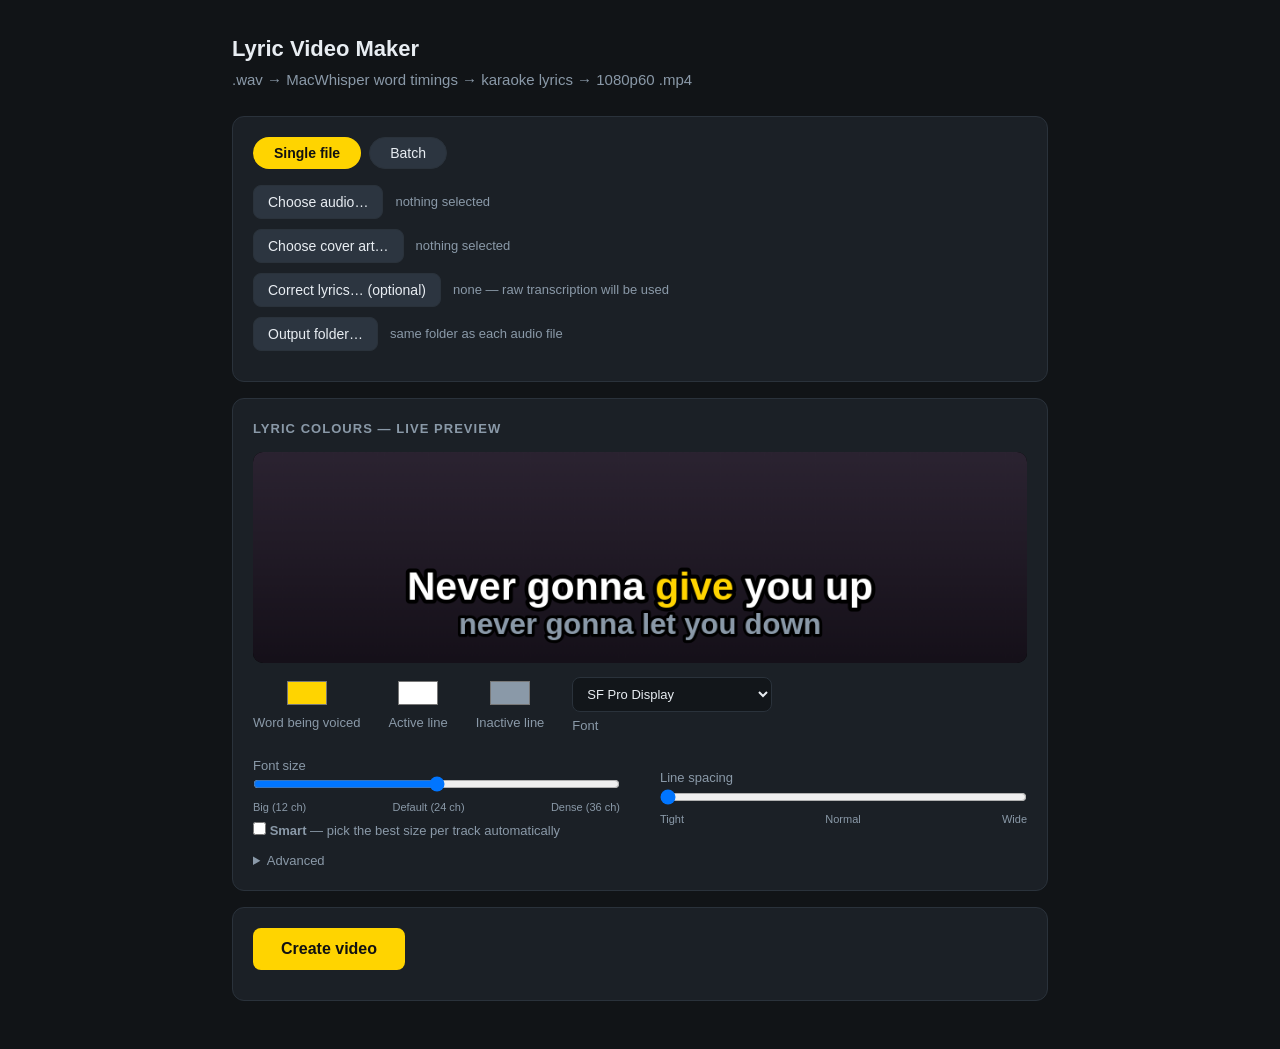
==== lyric-video-maker/index.html @ cfe5ad38 "Initial public tools collection" ====
<!DOCTYPE html>
<html lang="en">
<head>
<meta charset="utf-8">
<title>Lyric Video Maker</title>
<style>
  :root{--bg:#111417;--card:#1b2026;--edge:#2a323b;--txt:#e8edf2;--dim:#8a99a8;--acc:#ffd400}
  *{box-sizing:border-box;margin:0;padding:0}
  body{background:var(--bg);color:var(--txt);font:15px/1.5 -apple-system,'Helvetica Neue',sans-serif;padding:32px;max-width:880px;margin:0 auto}
  h1{font-size:22px;margin-bottom:4px}
  .sub{color:var(--dim);margin-bottom:24px}
  .card{background:var(--card);border:1px solid var(--edge);border-radius:12px;padding:20px;margin-bottom:16px}
  .card h2{font-size:13px;text-transform:uppercase;letter-spacing:.08em;color:var(--dim);margin-bottom:14px}
  .row{display:flex;align-items:center;gap:12px;margin-bottom:10px;flex-wrap:wrap}
  button{background:#2c3540;color:var(--txt);border:1px solid var(--edge);border-radius:8px;padding:8px 14px;cursor:pointer;font-size:14px}
  button:hover{background:#37424f}
  button.primary{background:var(--acc);color:#111;font-weight:700;border:none;padding:12px 28px;font-size:16px}
  button.primary:disabled{opacity:.4;cursor:default}
  .path{color:var(--dim);font-size:13px;word-break:break-all;flex:1}
  .tabs{display:flex;gap:8px;margin-bottom:16px}
  .tabs button{border-radius:20px;padding:7px 20px}
  .tabs button.on{background:var(--acc);color:#111;font-weight:700;border-color:transparent}
  label.small{font-size:13px;color:var(--dim)}
  input[type=color]{width:44px;height:32px;border:none;background:none;cursor:pointer}
  input[type=text],input[type=number]{background:#12161a;border:1px solid var(--edge);color:var(--txt);border-radius:8px;padding:8px 10px;font-size:13px}
  .colors{display:flex;gap:28px;flex-wrap:wrap}
  .colors>div{display:flex;flex-direction:column;align-items:center;gap:4px}
  #preview{border-radius:10px;width:100%;display:block;background:#000}
  details{margin-top:6px} summary{cursor:pointer;color:var(--dim);font-size:13px}
  .adv{margin-top:12px;display:flex;flex-direction:column;gap:10px}
  .adv .row{margin:0}
  #log{background:#0c0f12;border-radius:8px;padding:12px;font:12px/1.6 ui-monospace,Menlo,monospace;color:#9fb0c0;max-height:220px;overflow-y:auto;white-space:pre-wrap;display:none}
  .bar{height:10px;background:#0c0f12;border-radius:6px;overflow:hidden;margin:10px 0;display:none}
  .bar i{display:block;height:100%;width:0;background:var(--acc);transition:width .4s}
  #stage{color:var(--dim);font-size:13px}
  .filelist{font-size:13px;color:var(--dim);margin-top:6px}
  .ok{color:#6ee7a0}.err{color:#ff7b72}
</style>
</head>
<body>
<h1>Lyric Video Maker</h1>
<p class="sub">.wav → MacWhisper word timings → karaoke lyrics → 1080p60 .mp4</p>

<div class="card">
  <div class="tabs">
    <button id="tabSingle" class="on" onclick="setMode('single')">Single file</button>
    <button id="tabBatch" onclick="setMode('batch')">Batch</button>
  </div>
  <div class="row">
    <button onclick="pickAudio()" id="audioBtn">Choose audio…</button>
    <span class="path" id="audioPath">nothing selected</span>
  </div>
  <div class="filelist" id="fileList"></div>
  <div class="row">
    <button onclick="pickCover()">Choose cover art…</button>
    <span class="path" id="coverPath">nothing selected</span>
  </div>
  <div class="row">
    <button onclick="pickLyrics()">Correct lyrics… (optional)</button>
    <span class="path" id="lyricsPath">none — raw transcription will be used</span>
  </div>
  <div class="row">
    <button onclick="pickOut()">Output folder…</button>
    <span class="path" id="outPath">same folder as each audio file</span>
  </div>
</div>

<div class="card">
  <h2>Lyric colours — live preview</h2>
  <canvas id="preview" width="880" height="240"></canvas>
  <div style="height:14px"></div>
  <div class="colors">
    <div><input type="color" id="cAccent" value="#ffd400"><label class="small">Word being voiced</label></div>
    <div><input type="color" id="cActive" value="#ffffff"><label class="small">Active line</label></div>
    <div><input type="color" id="cInactive" value="#8a99a8"><label class="small">Inactive line</label></div>
    <div style="align-items:flex-start;min-width:200px">
      <select id="font" style="background:#12161a;border:1px solid var(--edge);color:var(--txt);border-radius:8px;padding:8px 10px;font-size:13px;width:100%">
        <option>SF Pro Display</option>
        <option>SF Pro Rounded</option>
        <option>Helvetica Neue</option>
        <option>Avenir Next</option>
        <option>Futura</option>
        <option>Geneva</option>
        <option>Lato</option>
        <option>Arial Black</option>
        <option>Impact</option>
        <option>Verdana</option>
        <option value="__custom">Custom…</option>
      </select>
      <input type="text" id="fontCustom" placeholder="Font name" style="display:none;width:100%;margin-top:6px">
      <label class="small">Font</label>
    </div>
  </div>
  <div style="height:18px"></div>
  <div class="row" style="gap:40px">
    <div style="flex:1">
      <label class="small">Font size <span id="sizeLbl"></span></label>
      <input type="range" id="sizeSlider" min="0" max="2" step="1" value="1" style="width:100%">
      <div style="display:flex;justify-content:space-between;font-size:11px;color:var(--dim)"><span>Big (12 ch)</span><span>Default (24 ch)</span><span>Dense (36 ch)</span></div>
      <label class="small" style="display:block;margin-top:6px"><input type="checkbox" id="smartSize"> <b>Smart</b> — pick the best size per track automatically</label>
    </div>
    <div style="flex:1">
      <label class="small">Line spacing</label>
      <input type="range" id="spaceSlider" min="0" max="2" step="1" value="0" style="width:100%">
      <div style="display:flex;justify-content:space-between;font-size:11px;color:var(--dim)"><span>Tight</span><span>Normal</span><span>Wide</span></div>
    </div>
  </div>
  <details>
    <summary>Advanced</summary>
    <div class="adv">
      <div class="row"><label class="small" style="width:180px">Line break pause (seconds)</label><input type="number" id="lineGap" value="1.2" min="0.2" max="4" step="0.1" style="width:80px"></div>
      <div class="row"><label class="small" style="width:180px">MacWhisper command</label><input type="text" id="mwCmd" style="flex:1"></div>
      <div class="row"><label class="small"><input type="checkbox" id="reuseJson" checked> Reuse existing transcript .json next to the audio file if present</label></div>
    </div>
  </details>
</div>

<div class="card">
  <div class="row">
    <button class="primary" id="go" onclick="start()">Create video</button>
    <span id="stage"></span>
  </div>
  <div class="bar" id="bar"><i id="fill"></i></div>
  <div id="log"></div>
</div>

<script>
let mode='single', files=[], cover='', outDir='';
const serverToken=new URLSearchParams(location.search).get('token')||'';

function setMode(m){
  mode=m;
  document.getElementById('tabSingle').classList.toggle('on', m==='single');
  document.getElementById('tabBatch').classList.toggle('on', m==='batch');
  files=[]; renderFiles();
  document.getElementById('audioBtn').textContent = m==='single'?'Choose audio…':'Choose input folder…';
  document.getElementById('go').textContent = m==='single'?'Create video':'Create videos';
}
async function api(path, body){
  const r = await fetch(path,{method:body?'POST':'GET',headers:{'Content-Type':'application/json','X-Tools-Core-Token':serverToken},body:body?JSON.stringify(body):undefined});
  if(!r.ok) throw new Error((await r.json().catch(()=>null))?.error||`Request failed (${r.status})`);
  return r.json();
}
async function pickAudio(){
  const {paths} = await api('/api/pick',{kind: mode==='single'?'audio':'audioFolder'});
  if(paths.length){ files=paths; renderFiles(); }
  else if(mode==='batch') alert('No audio files found in that folder (.wav, .mp3, .m4a, .flac, .aiff, .ogg).');
}
async function pickCover(){
  const {paths} = await api('/api/pick',{kind:'image'});
  if(paths.length){ cover=paths[0]; document.getElementById('coverPath').textContent=cover; }
}
async function pickOut(){
  const {paths} = await api('/api/pick',{kind:'folder'});
  if(paths.length){ outDir=paths[0]; document.getElementById('outPath').textContent=outDir; }
}
let lyricsFile='';
async function pickLyrics(){
  const {paths} = await api('/api/pick',{kind:'lyrics'});
  if(paths.length){ lyricsFile=paths[0]; document.getElementById('lyricsPath').textContent=lyricsFile; }
}
function renderFiles(){
  document.getElementById('audioPath').textContent =
    files.length===0?'nothing selected': files.length===1?files[0]:files.length+' files queued';
  const list=document.getElementById('fileList');
  list.replaceChildren();
  if(files.length>1) files.forEach((f,i)=>{
    if(i) list.append(document.createElement('br'));
    list.append(document.createTextNode(`${i+1}. ${f.split('/').pop()}`));
  });
}

/* ---------- live preview ---------- */
const SIZE_MODES=['big','default','dense'];
const SPACE_MODES=['tight','normal','wide'];
const SPACE_F={tight:.95,normal:1.25,wide:1.6};
// preview scale: canvas is 880 wide vs 1920 video → ~0.458
const SC=880/1920;
const PV={ big:{a:108,i:80,act:['Never','gonna'],next:'give you up'},
           default:{a:72,i:54,act:['Never','gonna','give','you','up'],next:'never gonna let you down'},
           dense:{a:54,i:42,act:['Never','gonna','give','you','up,','never','gonna'],next:'let you down, never gonna run around'} };
let hi=0;
function fontFamily(){
  const sel=document.getElementById('font').value;
  const f= sel==='__custom' ? (document.getElementById('fontCustom').value||'Arial Black') : sel;
  return `"${f}","Helvetica Neue",sans-serif`;
}
function sizeMode(){ return SIZE_MODES[+document.getElementById('sizeSlider').value]; }
function spaceMode(){ return SPACE_MODES[+document.getElementById('spaceSlider').value]; }
function drawPreview(){
  const cv=document.getElementById('preview'), x=cv.getContext('2d');
  const acc=document.getElementById('cAccent').value,
        act=document.getElementById('cActive').value,
        ina=document.getElementById('cInactive').value;
  const m=PV[sizeMode()], fam=fontFamily();
  const aPx=m.a*SC*1.35, iPx=m.i*SC*1.35;           // slight boost so preview reads well
  const gap=m.a*SPACE_F[spaceMode()]*SC*1.35;
  const yIna=cv.height-42, yAct=yIna-gap;
  x.clearRect(0,0,cv.width,cv.height);
  const g=x.createLinearGradient(0,0,0,cv.height);
  g.addColorStop(0,'#2b2331');g.addColorStop(1,'#151019');
  x.fillStyle=g;x.fillRect(0,0,cv.width,cv.height);
  x.textAlign='center';x.textBaseline='middle';x.lineJoin='round';
  x.font=`800 ${aPx}px ${fam}`;
  const widths=m.act.map(w=>x.measureText(w+' ').width);
  const total=widths.reduce((a,b)=>a+b,0);
  let px=cv.width/2-total/2;
  m.act.forEach((w,i)=>{
    const cx=px+widths[i]/2; px+=widths[i];
    x.strokeStyle='#000';x.lineWidth=aPx/5;x.strokeText(w,cx,yAct);
    x.fillStyle=(i===hi%m.act.length)?acc:act;x.fillText(w,cx,yAct);
  });
  x.font=`700 ${iPx}px ${fam}`;
  x.strokeStyle='#000';x.lineWidth=iPx/5;x.strokeText(m.next,cv.width/2,yIna);
  x.fillStyle=ina;x.fillText(m.next,cv.width/2,yIna);
}
setInterval(()=>{hi++;drawPreview();},600);
['cAccent','cActive','cInactive','font','fontCustom','sizeSlider','spaceSlider']
  .forEach(id=>document.getElementById(id).addEventListener('input',drawPreview));
document.getElementById('font').addEventListener('change',()=>{
  document.getElementById('fontCustom').style.display =
    document.getElementById('font').value==='__custom'?'block':'none';
  drawPreview();
});
document.getElementById('smartSize').addEventListener('change',e=>{
  document.getElementById('sizeSlider').disabled=e.target.checked;
  document.getElementById('sizeLbl').textContent=e.target.checked?'(Smart decides per track)':'';
});
drawPreview();

/* ---------- job control ---------- */
let jobId=null, poll=null;
async function start(){
  if(!files.length){alert('Choose an audio file first.');return;}
  if(!cover){alert('Choose cover art first.');return;}
  const body={
    files, cover, outputDir:outDir||null, lyricsFile:lyricsFile||null,
    accent:document.getElementById('cAccent').value,
    active:document.getElementById('cActive').value,
    inactive:document.getElementById('cInactive').value,
    font:(document.getElementById('font').value==='__custom'
          ? document.getElementById('fontCustom').value||'Arial Black'
          : document.getElementById('font').value),
    sizeMode:sizeMode(),
    smartSize:document.getElementById('smartSize').checked,
    spacing:spaceMode(),
    lineGap:+document.getElementById('lineGap').value,
    mwCmd:document.getElementById('mwCmd').value,
    reuseJson:document.getElementById('reuseJson').checked,
  };
  const r=await api('/api/start',body);
  if(r.error){alert(r.error);return;}
  jobId=r.jobId;
  document.getElementById('go').disabled=true;
  document.getElementById('bar').style.display='block';
  document.getElementById('log').style.display='block';
  poll=setInterval(update,700);
}
async function update(){
  const j=await api('/api/status/'+jobId);
  if(j.error)return;
  const pct=Math.round((j.progress||0)*100);
  document.getElementById('fill').style.width=pct+'%';
  const stages={queued:'Queued…',transcribing:'Transcribing (MacWhisper)…',styling:'Styling lyrics…',rendering:'Rendering video…',finished:''};
  let s=stages[j.stage]??'';
  if(j.items&&j.items.length>1&&j.stage!=='finished')
    s=`File ${j.itemIndex+1}/${j.items.length}: ${j.current} — ${s}`;
  else if(j.current&&j.stage!=='finished') s=`${j.current} — ${s} ${pct}%`;
  document.getElementById('stage').textContent=s;
  document.getElementById('log').textContent=(j.log||[]).join('\n');
  const lg=document.getElementById('log');lg.scrollTop=lg.scrollHeight;
  if(j.stage==='finished'){
    clearInterval(poll);
    document.getElementById('go').disabled=false;
    const st=document.getElementById('stage');
    if(j.status==='done'){
      st.innerHTML='<span class="ok">✓ '+j.results.length+' video'+(j.results.length>1?'s':'')+' created</span>';
      if(j.results[0]) api('/api/reveal',{path:j.results[0]});
    } else {
      st.innerHTML='<span class="err">Finished with errors — see log</span>';
    }
  }
}
api('/api/defaults').then(d=>{document.getElementById('mwCmd').value=d.mwCmd;});
</script>
</body>
</html>
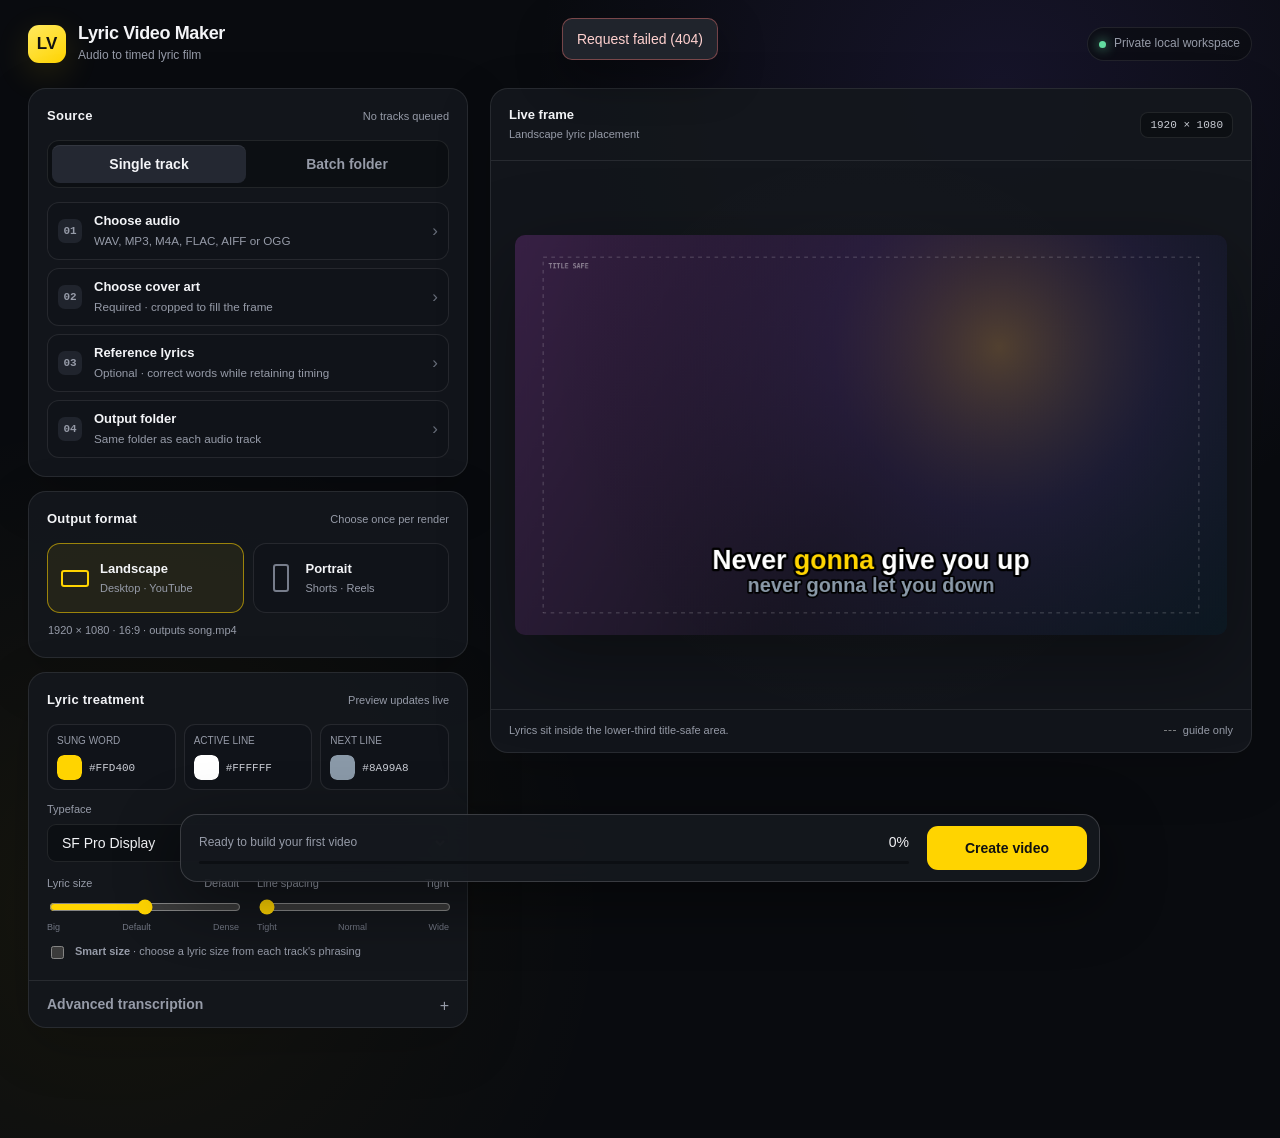
==== commit c9856f1a: "Add portrait lyric video rendering" ====
--- a/lyric-video-maker/index.html
+++ b/lyric-video-maker/index.html
@@ -1,287 +1,105 @@
-<!DOCTYPE html>
+<!doctype html>
 <html lang="en">
 <head>
 <meta charset="utf-8">
+<meta name="viewport" content="width=device-width, initial-scale=1">
 <title>Lyric Video Maker</title>
 <style>
-  :root{--bg:#111417;--card:#1b2026;--edge:#2a323b;--txt:#e8edf2;--dim:#8a99a8;--acc:#ffd400}
-  *{box-sizing:border-box;margin:0;padding:0}
-  body{background:var(--bg);color:var(--txt);font:15px/1.5 -apple-system,'Helvetica Neue',sans-serif;padding:32px;max-width:880px;margin:0 auto}
-  h1{font-size:22px;margin-bottom:4px}
-  .sub{color:var(--dim);margin-bottom:24px}
-  .card{background:var(--card);border:1px solid var(--edge);border-radius:12px;padding:20px;margin-bottom:16px}
-  .card h2{font-size:13px;text-transform:uppercase;letter-spacing:.08em;color:var(--dim);margin-bottom:14px}
-  .row{display:flex;align-items:center;gap:12px;margin-bottom:10px;flex-wrap:wrap}
-  button{background:#2c3540;color:var(--txt);border:1px solid var(--edge);border-radius:8px;padding:8px 14px;cursor:pointer;font-size:14px}
-  button:hover{background:#37424f}
-  button.primary{background:var(--acc);color:#111;font-weight:700;border:none;padding:12px 28px;font-size:16px}
-  button.primary:disabled{opacity:.4;cursor:default}
-  .path{color:var(--dim);font-size:13px;word-break:break-all;flex:1}
-  .tabs{display:flex;gap:8px;margin-bottom:16px}
-  .tabs button{border-radius:20px;padding:7px 20px}
-  .tabs button.on{background:var(--acc);color:#111;font-weight:700;border-color:transparent}
-  label.small{font-size:13px;color:var(--dim)}
-  input[type=color]{width:44px;height:32px;border:none;background:none;cursor:pointer}
-  input[type=text],input[type=number]{background:#12161a;border:1px solid var(--edge);color:var(--txt);border-radius:8px;padding:8px 10px;font-size:13px}
-  .colors{display:flex;gap:28px;flex-wrap:wrap}
-  .colors>div{display:flex;flex-direction:column;align-items:center;gap:4px}
-  #preview{border-radius:10px;width:100%;display:block;background:#000}
-  details{margin-top:6px} summary{cursor:pointer;color:var(--dim);font-size:13px}
-  .adv{margin-top:12px;display:flex;flex-direction:column;gap:10px}
-  .adv .row{margin:0}
-  #log{background:#0c0f12;border-radius:8px;padding:12px;font:12px/1.6 ui-monospace,Menlo,monospace;color:#9fb0c0;max-height:220px;overflow-y:auto;white-space:pre-wrap;display:none}
-  .bar{height:10px;background:#0c0f12;border-radius:6px;overflow:hidden;margin:10px 0;display:none}
-  .bar i{display:block;height:100%;width:0;background:var(--acc);transition:width .4s}
-  #stage{color:var(--dim);font-size:13px}
-  .filelist{font-size:13px;color:var(--dim);margin-top:6px}
-  .ok{color:#6ee7a0}.err{color:#ff7b72}
+  :root{color-scheme:dark;--bg:#090b0f;--panel:rgba(20,23,29,.92);--panel2:#101319;--edge:rgba(255,255,255,.09);--edge2:rgba(255,255,255,.16);--text:#f3f4f7;--muted:#969ba8;--accent:#ffd400;--green:#62dca0;--red:#ff7c78;--radius:18px}
+  *{box-sizing:border-box} html{min-height:100%;background:var(--bg)}
+  body{margin:0;min-height:100vh;color:var(--text);font:14px/1.45 Inter,ui-sans-serif,-apple-system,BlinkMacSystemFont,"SF Pro Display","Helvetica Neue",sans-serif;background:radial-gradient(circle at 78% 8%,rgba(87,65,174,.17),transparent 29rem),radial-gradient(circle at 9% 80%,rgba(255,212,0,.055),transparent 31rem),var(--bg)}
+  button,input,select{font:inherit}button{color:inherit}button:focus-visible,input:focus-visible,select:focus-visible,summary:focus-visible{outline:2px solid var(--accent);outline-offset:2px}
+  .app{width:min(1440px,100%);margin:0 auto;padding:24px 28px 110px}.topbar{display:flex;align-items:center;justify-content:space-between;gap:20px;margin-bottom:24px}.brand{display:flex;align-items:center;gap:12px}.mark{width:38px;height:38px;border-radius:11px;display:grid;place-items:center;color:#111;font-weight:900;font-size:17px;background:linear-gradient(145deg,#ffe95f,var(--accent));box-shadow:0 10px 35px rgba(255,212,0,.14)}
+  h1{font-size:18px;line-height:1.1;margin:0;letter-spacing:-.02em}.eyebrow{margin-top:3px;color:var(--muted);font-size:12px}.local-badge{display:flex;align-items:center;gap:8px;padding:7px 11px;border:1px solid var(--edge);border-radius:999px;color:var(--muted);background:rgba(10,12,16,.62);font-size:12px}.local-badge i{width:7px;height:7px;border-radius:50%;background:var(--green);box-shadow:0 0 12px var(--green)}
+  .workspace{display:grid;grid-template-columns:minmax(360px,440px) minmax(480px,1fr);gap:22px;align-items:start}.controls{display:grid;gap:14px}.panel{border:1px solid var(--edge);border-radius:var(--radius);background:var(--panel);box-shadow:0 18px 55px rgba(0,0,0,.17);overflow:hidden}.panel-body{padding:18px}.panel-title{display:flex;align-items:baseline;justify-content:space-between;gap:12px;margin:0 0 14px}.panel-title h2{margin:0;font-size:13px;letter-spacing:.02em}.panel-title span{color:var(--muted);font-size:11px}
+  .segmented{display:grid;grid-template-columns:1fr 1fr;gap:4px;padding:4px;border:1px solid var(--edge);border-radius:12px;background:#0c0f13}.segment{appearance:none;border:0;background:transparent;color:var(--muted);padding:9px 10px;border-radius:8px;cursor:pointer;font-weight:650;transition:.16s ease}.segment:hover{color:var(--text)}.segment[aria-pressed="true"]{color:var(--text);background:#242832;box-shadow:0 1px 0 rgba(255,255,255,.07) inset}
+  .source-list{display:grid;gap:8px;margin-top:14px}.source-row{width:100%;display:grid;grid-template-columns:26px minmax(0,1fr) auto;align-items:center;gap:10px;min-height:58px;padding:9px 10px;text-align:left;cursor:pointer;border:1px solid var(--edge);border-radius:12px;background:var(--panel2)}.source-row:hover{border-color:var(--edge2);background:#151922}.step{width:24px;height:24px;display:grid;place-items:center;border-radius:7px;color:var(--muted);background:#20242d;font:700 11px/1 ui-monospace,monospace}.source-copy{min-width:0}.source-copy strong{display:block;font-size:13px}.source-copy small{display:block;color:var(--muted);overflow:hidden;white-space:nowrap;text-overflow:ellipsis;margin-top:2px}.chevron{color:#666c78;font-size:17px}.file-list{display:none;margin:-1px 8px 4px 36px;color:var(--muted);font:11px/1.55 ui-monospace,monospace;max-height:76px;overflow:auto}.file-list.visible{display:block}
+  .format-grid{display:grid;grid-template-columns:1fr 1fr;gap:9px}.format-card{display:grid;grid-template-columns:30px minmax(0,1fr);gap:10px;align-items:center;min-height:70px;padding:12px;text-align:left;cursor:pointer;border:1px solid var(--edge);border-radius:13px;background:var(--panel2);transition:.16s ease}.format-card:hover{border-color:var(--edge2)}.format-card[aria-pressed="true"]{border-color:rgba(255,212,0,.55);background:rgba(255,212,0,.07)}.frame-icon{border:2px solid currentColor;border-radius:3px;color:#777d8b;justify-self:center}.frame-icon.landscape{width:28px;height:17px}.frame-icon.portrait{width:16px;height:28px}.format-card[aria-pressed="true"] .frame-icon{color:var(--accent)}.format-card strong,.format-card small{display:block}.format-card strong{font-size:13px}.format-card small{color:var(--muted);margin-top:2px;font-size:11px}.format-meta{margin:10px 1px 0;color:var(--muted);font-size:11px}
+  .settings-grid{display:grid;grid-template-columns:repeat(3,1fr);gap:8px}.color-control{border:1px solid var(--edge);border-radius:11px;background:var(--panel2);padding:9px}.color-control label{display:block;color:var(--muted);font-size:10px;margin-bottom:7px}.color-line{display:flex;align-items:center;gap:7px}input[type="color"]{appearance:none;width:25px;height:25px;padding:0;border:0;border-radius:7px;background:none;cursor:pointer;overflow:hidden}input[type="color"]::-webkit-color-swatch-wrapper{padding:0}input[type="color"]::-webkit-color-swatch{border:0;border-radius:7px}.hex{font:11px ui-monospace,monospace;color:#c9ccd4}.field{display:grid;gap:6px;margin-top:12px}.field label,.range-head{color:var(--muted);font-size:11px}select,input[type="text"],input[type="number"]{width:100%;min-height:38px;color:var(--text);background:#0c0f13;border:1px solid var(--edge);border-radius:9px;padding:8px 10px}.range-row{display:grid;grid-template-columns:1fr 1fr;gap:18px;margin-top:14px}.range-head{display:flex;justify-content:space-between;gap:8px;margin-bottom:5px}input[type="range"]{width:100%;accent-color:var(--accent)}.range-labels{display:flex;justify-content:space-between;color:#707582;font-size:9px}.check{display:flex;gap:8px;align-items:flex-start;color:var(--muted);font-size:11px;margin-top:10px}.check input{accent-color:var(--accent);margin-top:2px}
+  details.advanced{border-top:1px solid var(--edge)}details.advanced summary{cursor:pointer;padding:13px 18px;color:var(--muted);font-weight:600;list-style:none}details.advanced summary::-webkit-details-marker{display:none}details.advanced summary::after{content:"+";float:right;font-size:16px;font-weight:400}details.advanced[open] summary::after{content:"−"}.advanced-body{display:grid;gap:11px;padding:0 18px 18px}
+  .preview-panel{position:sticky;top:20px;min-height:650px}.preview-head{display:flex;align-items:center;justify-content:space-between;gap:16px;padding:17px 18px;border-bottom:1px solid var(--edge)}.preview-head h2{margin:0;font-size:13px}.preview-head p{margin:2px 0 0;color:var(--muted);font-size:11px}.resolution{color:#c8cbd3;padding:6px 9px;background:#0c0f13;border:1px solid var(--edge);border-radius:8px;font:11px ui-monospace,monospace}.stage-wrap{min-height:548px;padding:24px;display:grid;place-items:center;background:radial-gradient(circle,rgba(255,255,255,.025),transparent 65%)}.canvas-shell{position:relative;max-width:100%;filter:drop-shadow(0 26px 42px rgba(0,0,0,.35));transition:width .2s ease}.canvas-shell.landscape{width:min(100%,880px)}.canvas-shell.portrait{width:min(52%,405px)}#preview{display:block;width:100%;height:auto;border-radius:10px;background:#18131d}.preview-foot{display:flex;justify-content:space-between;gap:14px;padding:13px 18px;border-top:1px solid var(--edge);color:var(--muted);font-size:11px}.safe-key{display:inline-flex;align-items:center;gap:7px}.safe-key i{width:12px;border-top:1px dashed rgba(255,255,255,.45)}
+  .dock{position:fixed;left:50%;bottom:18px;transform:translateX(-50%);z-index:10;width:min(920px,calc(100% - 36px));display:grid;grid-template-columns:minmax(0,1fr) auto;align-items:center;gap:18px;padding:11px 12px 11px 18px;border:1px solid var(--edge2);border-radius:17px;background:rgba(22,25,31,.9);backdrop-filter:blur(22px);box-shadow:0 18px 65px rgba(0,0,0,.48)}.job{min-width:0}.job-line{display:flex;justify-content:space-between;gap:12px;align-items:center}#stage{color:#d3d6dd;white-space:nowrap;overflow:hidden;text-overflow:ellipsis;font-size:12px}#stage.idle{color:var(--muted)}.bar{height:3px;margin-top:8px;border-radius:3px;background:#0c0f13;overflow:hidden}.bar i{display:block;width:0;height:100%;background:var(--accent);transition:width .35s ease}.primary{border:0;min-width:160px;padding:12px 18px;cursor:pointer;border-radius:11px;color:#111;background:var(--accent);font-weight:800}.primary:hover{background:#ffe142;transform:translateY(-1px)}.primary:disabled{opacity:.45;cursor:default;transform:none}.log-drawer{grid-column:1/-1;display:none}.log-drawer.visible{display:block}.log-drawer summary{color:var(--muted);cursor:pointer;font-size:11px}#log{max-height:140px;overflow:auto;margin:7px 0 0;padding:10px;color:#aab2c1;background:#090b0f;border-radius:8px;white-space:pre-wrap;font:10px/1.5 ui-monospace,monospace}.notice{position:fixed;top:18px;left:50%;z-index:30;transform:translate(-50%,-14px);opacity:0;pointer-events:none;padding:10px 14px;border:1px solid var(--edge2);border-radius:10px;background:#20242c;box-shadow:0 16px 45px rgba(0,0,0,.4);transition:.2s ease}.notice.show{opacity:1;transform:translate(-50%,0)}.notice.error{color:#ffd1cf;border-color:rgba(255,124,120,.4)}.ok{color:var(--green)!important}.err{color:var(--red)!important}
+  @media(max-width:920px){.app{padding:18px 16px 124px}.workspace{grid-template-columns:1fr}.preview-panel{position:static;min-height:0;grid-row:1}.stage-wrap{min-height:420px;padding:18px}.canvas-shell.portrait{width:min(58%,330px)}}
+  @media(max-width:560px){.local-badge{display:none}.format-grid,.settings-grid,.range-row{grid-template-columns:1fr}.stage-wrap{min-height:350px}.canvas-shell.portrait{width:min(72%,300px)}.dock{grid-template-columns:1fr;gap:9px;bottom:9px}.primary{width:100%}}
 </style>
 </head>
 <body>
-<h1>Lyric Video Maker</h1>
-<p class="sub">.wav → MacWhisper word timings → karaoke lyrics → 1080p60 .mp4</p>
-
-<div class="card">
-  <div class="tabs">
-    <button id="tabSingle" class="on" onclick="setMode('single')">Single file</button>
-    <button id="tabBatch" onclick="setMode('batch')">Batch</button>
-  </div>
-  <div class="row">
-    <button onclick="pickAudio()" id="audioBtn">Choose audio…</button>
-    <span class="path" id="audioPath">nothing selected</span>
-  </div>
-  <div class="filelist" id="fileList"></div>
-  <div class="row">
-    <button onclick="pickCover()">Choose cover art…</button>
-    <span class="path" id="coverPath">nothing selected</span>
-  </div>
-  <div class="row">
-    <button onclick="pickLyrics()">Correct lyrics… (optional)</button>
-    <span class="path" id="lyricsPath">none — raw transcription will be used</span>
-  </div>
-  <div class="row">
-    <button onclick="pickOut()">Output folder…</button>
-    <span class="path" id="outPath">same folder as each audio file</span>
-  </div>
+<div class="app">
+  <header class="topbar"><div class="brand"><div class="mark" aria-hidden="true">LV</div><div><h1>Lyric Video Maker</h1><div class="eyebrow">Audio to timed lyric film</div></div></div><div class="local-badge"><i></i> Private local workspace</div></header>
+  <main class="workspace">
+    <section class="controls" aria-label="Video settings">
+      <div class="panel"><div class="panel-body">
+        <div class="panel-title"><h2>Source</h2><span id="queueCount">No tracks queued</span></div>
+        <div class="segmented" aria-label="Input mode"><button class="segment" id="tabSingle" type="button" aria-pressed="true">Single track</button><button class="segment" id="tabBatch" type="button" aria-pressed="false">Batch folder</button></div>
+        <div class="source-list">
+          <button class="source-row" id="audioBtn" type="button"><span class="step">01</span><span class="source-copy"><strong id="audioLabel">Choose audio</strong><small id="audioPath">WAV, MP3, M4A, FLAC, AIFF or OGG</small></span><span class="chevron">›</span></button>
+          <div class="file-list" id="fileList"></div>
+          <button class="source-row" id="coverBtn" type="button"><span class="step">02</span><span class="source-copy"><strong>Choose cover art</strong><small id="coverPath">Required · cropped to fill the frame</small></span><span class="chevron">›</span></button>
+          <button class="source-row" id="lyricsBtn" type="button"><span class="step">03</span><span class="source-copy"><strong>Reference lyrics</strong><small id="lyricsPath">Optional · correct words while retaining timing</small></span><span class="chevron">›</span></button>
+          <button class="source-row" id="outBtn" type="button"><span class="step">04</span><span class="source-copy"><strong>Output folder</strong><small id="outPath">Same folder as each audio track</small></span><span class="chevron">›</span></button>
+        </div>
+      </div></div>
+      <div class="panel"><div class="panel-body">
+        <div class="panel-title"><h2>Output format</h2><span>Choose once per render</span></div>
+        <div class="format-grid">
+          <button class="format-card" type="button" data-format="landscape" aria-pressed="true"><span class="frame-icon landscape"></span><span><strong>Landscape</strong><small>Desktop · YouTube</small></span></button>
+          <button class="format-card" type="button" data-format="portrait" aria-pressed="false"><span class="frame-icon portrait"></span><span><strong>Portrait</strong><small>Shorts · Reels</small></span></button>
+        </div><p class="format-meta" id="formatMeta">1920 × 1080 · 16:9 · outputs song.mp4</p>
+      </div></div>
+      <div class="panel">
+        <div class="panel-body">
+          <div class="panel-title"><h2>Lyric treatment</h2><span>Preview updates live</span></div>
+          <div class="settings-grid">
+            <div class="color-control"><label for="cAccent">SUNG WORD</label><div class="color-line"><input type="color" id="cAccent" value="#ffd400"><span class="hex" id="accentHex">#FFD400</span></div></div>
+            <div class="color-control"><label for="cActive">ACTIVE LINE</label><div class="color-line"><input type="color" id="cActive" value="#ffffff"><span class="hex" id="activeHex">#FFFFFF</span></div></div>
+            <div class="color-control"><label for="cInactive">NEXT LINE</label><div class="color-line"><input type="color" id="cInactive" value="#8a99a8"><span class="hex" id="inactiveHex">#8A99A8</span></div></div>
+          </div>
+          <div class="field"><label for="font">Typeface</label><select id="font"><option>SF Pro Display</option><option>SF Pro Rounded</option><option>Helvetica Neue</option><option>Avenir Next</option><option>Futura</option><option>Geneva</option><option>Lato</option><option>Arial Black</option><option>Impact</option><option>Verdana</option><option value="__custom">Custom…</option></select><input type="text" id="fontCustom" placeholder="Installed font name" hidden></div>
+          <div class="range-row">
+            <div><div class="range-head"><label for="sizeSlider">Lyric size</label><span id="sizeValue">Default</span></div><input type="range" id="sizeSlider" min="0" max="2" step="1" value="1"><div class="range-labels"><span>Big</span><span>Default</span><span>Dense</span></div></div>
+            <div><div class="range-head"><label for="spaceSlider">Line spacing</label><span id="spaceValue">Tight</span></div><input type="range" id="spaceSlider" min="0" max="2" step="1" value="0"><div class="range-labels"><span>Tight</span><span>Normal</span><span>Wide</span></div></div>
+          </div>
+          <label class="check"><input type="checkbox" id="smartSize"><span><strong>Smart size</strong> · choose a lyric size from each track's phrasing</span></label>
+        </div>
+        <details class="advanced"><summary>Advanced transcription</summary><div class="advanced-body"><div class="field"><label for="lineGap">New line after silence (seconds)</label><input type="number" id="lineGap" value="1.2" min="0.2" max="4" step="0.1"></div><div class="field"><label for="mwCmd">MacWhisper command</label><input type="text" id="mwCmd"></div><label class="check"><input type="checkbox" id="reuseJson" checked><span>Reuse timed JSON beside the audio when available</span></label></div></details>
+      </div>
+    </section>
+    <section class="panel preview-panel" aria-label="Live video preview">
+      <div class="preview-head"><div><h2>Live frame</h2><p id="previewLabel">Landscape lyric placement</p></div><span class="resolution" id="resolution">1920 × 1080</span></div>
+      <div class="stage-wrap"><div class="canvas-shell landscape" id="canvasShell"><canvas id="preview" width="960" height="540"></canvas></div></div>
+      <div class="preview-foot"><span id="safeNote">Lyrics sit inside the lower-third title-safe area.</span><span class="safe-key"><i></i> guide only</span></div>
+    </section>
+  </main>
 </div>
-
-<div class="card">
-  <h2>Lyric colours — live preview</h2>
-  <canvas id="preview" width="880" height="240"></canvas>
-  <div style="height:14px"></div>
-  <div class="colors">
-    <div><input type="color" id="cAccent" value="#ffd400"><label class="small">Word being voiced</label></div>
-    <div><input type="color" id="cActive" value="#ffffff"><label class="small">Active line</label></div>
-    <div><input type="color" id="cInactive" value="#8a99a8"><label class="small">Inactive line</label></div>
-    <div style="align-items:flex-start;min-width:200px">
-      <select id="font" style="background:#12161a;border:1px solid var(--edge);color:var(--txt);border-radius:8px;padding:8px 10px;font-size:13px;width:100%">
-        <option>SF Pro Display</option>
-        <option>SF Pro Rounded</option>
-        <option>Helvetica Neue</option>
-        <option>Avenir Next</option>
-        <option>Futura</option>
-        <option>Geneva</option>
-        <option>Lato</option>
-        <option>Arial Black</option>
-        <option>Impact</option>
-        <option>Verdana</option>
-        <option value="__custom">Custom…</option>
-      </select>
-      <input type="text" id="fontCustom" placeholder="Font name" style="display:none;width:100%;margin-top:6px">
-      <label class="small">Font</label>
-    </div>
-  </div>
-  <div style="height:18px"></div>
-  <div class="row" style="gap:40px">
-    <div style="flex:1">
-      <label class="small">Font size <span id="sizeLbl"></span></label>
-      <input type="range" id="sizeSlider" min="0" max="2" step="1" value="1" style="width:100%">
-      <div style="display:flex;justify-content:space-between;font-size:11px;color:var(--dim)"><span>Big (12 ch)</span><span>Default (24 ch)</span><span>Dense (36 ch)</span></div>
-      <label class="small" style="display:block;margin-top:6px"><input type="checkbox" id="smartSize"> <b>Smart</b> — pick the best size per track automatically</label>
-    </div>
-    <div style="flex:1">
-      <label class="small">Line spacing</label>
-      <input type="range" id="spaceSlider" min="0" max="2" step="1" value="0" style="width:100%">
-      <div style="display:flex;justify-content:space-between;font-size:11px;color:var(--dim)"><span>Tight</span><span>Normal</span><span>Wide</span></div>
-    </div>
-  </div>
-  <details>
-    <summary>Advanced</summary>
-    <div class="adv">
-      <div class="row"><label class="small" style="width:180px">Line break pause (seconds)</label><input type="number" id="lineGap" value="1.2" min="0.2" max="4" step="0.1" style="width:80px"></div>
-      <div class="row"><label class="small" style="width:180px">MacWhisper command</label><input type="text" id="mwCmd" style="flex:1"></div>
-      <div class="row"><label class="small"><input type="checkbox" id="reuseJson" checked> Reuse existing transcript .json next to the audio file if present</label></div>
-    </div>
-  </details>
-</div>
-
-<div class="card">
-  <div class="row">
-    <button class="primary" id="go" onclick="start()">Create video</button>
-    <span id="stage"></span>
-  </div>
-  <div class="bar" id="bar"><i id="fill"></i></div>
-  <div id="log"></div>
-</div>
-
+<div class="dock" aria-live="polite"><div class="job"><div class="job-line"><span id="stage" class="idle">Ready to build your first video</span><span id="percent">0%</span></div><div class="bar"><i id="fill"></i></div></div><button class="primary" id="go" type="button">Create video</button><details class="log-drawer" id="logDrawer"><summary>Processing details</summary><pre id="log"></pre></details></div>
+<div class="notice" id="notice" role="status"></div>
 <script>
-let mode='single', files=[], cover='', outDir='';
+'use strict';
+let mode='single',files=[],cover='',outDir='',lyricsFile='',formatName='landscape';
+let jobId=null,poll=null,noticeTimer=null;
+let formats={landscape:{width:1920,height:1080,suffix:'',inactive_y:950,sizes:{big:[12,108,80],default:[24,72,54],dense:[36,54,42]}},portrait:{width:1080,height:1920,suffix:'-short',inactive_y:1450,sizes:{big:[10,96,72],default:[18,72,54],dense:[26,54,42]}}};
 const serverToken=new URLSearchParams(location.search).get('token')||'';
-
-function setMode(m){
-  mode=m;
-  document.getElementById('tabSingle').classList.toggle('on', m==='single');
-  document.getElementById('tabBatch').classList.toggle('on', m==='batch');
-  files=[]; renderFiles();
-  document.getElementById('audioBtn').textContent = m==='single'?'Choose audio…':'Choose input folder…';
-  document.getElementById('go').textContent = m==='single'?'Create video':'Create videos';
-}
-async function api(path, body){
-  const r = await fetch(path,{method:body?'POST':'GET',headers:{'Content-Type':'application/json','X-Tools-Core-Token':serverToken},body:body?JSON.stringify(body):undefined});
-  if(!r.ok) throw new Error((await r.json().catch(()=>null))?.error||`Request failed (${r.status})`);
-  return r.json();
-}
-async function pickAudio(){
-  const {paths} = await api('/api/pick',{kind: mode==='single'?'audio':'audioFolder'});
-  if(paths.length){ files=paths; renderFiles(); }
-  else if(mode==='batch') alert('No audio files found in that folder (.wav, .mp3, .m4a, .flac, .aiff, .ogg).');
-}
-async function pickCover(){
-  const {paths} = await api('/api/pick',{kind:'image'});
-  if(paths.length){ cover=paths[0]; document.getElementById('coverPath').textContent=cover; }
-}
-async function pickOut(){
-  const {paths} = await api('/api/pick',{kind:'folder'});
-  if(paths.length){ outDir=paths[0]; document.getElementById('outPath').textContent=outDir; }
-}
-let lyricsFile='';
-async function pickLyrics(){
-  const {paths} = await api('/api/pick',{kind:'lyrics'});
-  if(paths.length){ lyricsFile=paths[0]; document.getElementById('lyricsPath').textContent=lyricsFile; }
-}
-function renderFiles(){
-  document.getElementById('audioPath').textContent =
-    files.length===0?'nothing selected': files.length===1?files[0]:files.length+' files queued';
-  const list=document.getElementById('fileList');
-  list.replaceChildren();
-  if(files.length>1) files.forEach((f,i)=>{
-    if(i) list.append(document.createElement('br'));
-    list.append(document.createTextNode(`${i+1}. ${f.split('/').pop()}`));
-  });
-}
-
-/* ---------- live preview ---------- */
-const SIZE_MODES=['big','default','dense'];
-const SPACE_MODES=['tight','normal','wide'];
-const SPACE_F={tight:.95,normal:1.25,wide:1.6};
-// preview scale: canvas is 880 wide vs 1920 video → ~0.458
-const SC=880/1920;
-const PV={ big:{a:108,i:80,act:['Never','gonna'],next:'give you up'},
-           default:{a:72,i:54,act:['Never','gonna','give','you','up'],next:'never gonna let you down'},
-           dense:{a:54,i:42,act:['Never','gonna','give','you','up,','never','gonna'],next:'let you down, never gonna run around'} };
-let hi=0;
-function fontFamily(){
-  const sel=document.getElementById('font').value;
-  const f= sel==='__custom' ? (document.getElementById('fontCustom').value||'Arial Black') : sel;
-  return `"${f}","Helvetica Neue",sans-serif`;
-}
-function sizeMode(){ return SIZE_MODES[+document.getElementById('sizeSlider').value]; }
-function spaceMode(){ return SPACE_MODES[+document.getElementById('spaceSlider').value]; }
-function drawPreview(){
-  const cv=document.getElementById('preview'), x=cv.getContext('2d');
-  const acc=document.getElementById('cAccent').value,
-        act=document.getElementById('cActive').value,
-        ina=document.getElementById('cInactive').value;
-  const m=PV[sizeMode()], fam=fontFamily();
-  const aPx=m.a*SC*1.35, iPx=m.i*SC*1.35;           // slight boost so preview reads well
-  const gap=m.a*SPACE_F[spaceMode()]*SC*1.35;
-  const yIna=cv.height-42, yAct=yIna-gap;
-  x.clearRect(0,0,cv.width,cv.height);
-  const g=x.createLinearGradient(0,0,0,cv.height);
-  g.addColorStop(0,'#2b2331');g.addColorStop(1,'#151019');
-  x.fillStyle=g;x.fillRect(0,0,cv.width,cv.height);
-  x.textAlign='center';x.textBaseline='middle';x.lineJoin='round';
-  x.font=`800 ${aPx}px ${fam}`;
-  const widths=m.act.map(w=>x.measureText(w+' ').width);
-  const total=widths.reduce((a,b)=>a+b,0);
-  let px=cv.width/2-total/2;
-  m.act.forEach((w,i)=>{
-    const cx=px+widths[i]/2; px+=widths[i];
-    x.strokeStyle='#000';x.lineWidth=aPx/5;x.strokeText(w,cx,yAct);
-    x.fillStyle=(i===hi%m.act.length)?acc:act;x.fillText(w,cx,yAct);
-  });
-  x.font=`700 ${iPx}px ${fam}`;
-  x.strokeStyle='#000';x.lineWidth=iPx/5;x.strokeText(m.next,cv.width/2,yIna);
-  x.fillStyle=ina;x.fillText(m.next,cv.width/2,yIna);
-}
-setInterval(()=>{hi++;drawPreview();},600);
-['cAccent','cActive','cInactive','font','fontCustom','sizeSlider','spaceSlider']
-  .forEach(id=>document.getElementById(id).addEventListener('input',drawPreview));
-document.getElementById('font').addEventListener('change',()=>{
-  document.getElementById('fontCustom').style.display =
-    document.getElementById('font').value==='__custom'?'block':'none';
-  drawPreview();
-});
-document.getElementById('smartSize').addEventListener('change',e=>{
-  document.getElementById('sizeSlider').disabled=e.target.checked;
-  document.getElementById('sizeLbl').textContent=e.target.checked?'(Smart decides per track)':'';
-});
-drawPreview();
-
-/* ---------- job control ---------- */
-let jobId=null, poll=null;
-async function start(){
-  if(!files.length){alert('Choose an audio file first.');return;}
-  if(!cover){alert('Choose cover art first.');return;}
-  const body={
-    files, cover, outputDir:outDir||null, lyricsFile:lyricsFile||null,
-    accent:document.getElementById('cAccent').value,
-    active:document.getElementById('cActive').value,
-    inactive:document.getElementById('cInactive').value,
-    font:(document.getElementById('font').value==='__custom'
-          ? document.getElementById('fontCustom').value||'Arial Black'
-          : document.getElementById('font').value),
-    sizeMode:sizeMode(),
-    smartSize:document.getElementById('smartSize').checked,
-    spacing:spaceMode(),
-    lineGap:+document.getElementById('lineGap').value,
-    mwCmd:document.getElementById('mwCmd').value,
-    reuseJson:document.getElementById('reuseJson').checked,
-  };
-  const r=await api('/api/start',body);
-  if(r.error){alert(r.error);return;}
-  jobId=r.jobId;
-  document.getElementById('go').disabled=true;
-  document.getElementById('bar').style.display='block';
-  document.getElementById('log').style.display='block';
-  poll=setInterval(update,700);
-}
-async function update(){
-  const j=await api('/api/status/'+jobId);
-  if(j.error)return;
-  const pct=Math.round((j.progress||0)*100);
-  document.getElementById('fill').style.width=pct+'%';
-  const stages={queued:'Queued…',transcribing:'Transcribing (MacWhisper)…',styling:'Styling lyrics…',rendering:'Rendering video…',finished:''};
-  let s=stages[j.stage]??'';
-  if(j.items&&j.items.length>1&&j.stage!=='finished')
-    s=`File ${j.itemIndex+1}/${j.items.length}: ${j.current} — ${s}`;
-  else if(j.current&&j.stage!=='finished') s=`${j.current} — ${s} ${pct}%`;
-  document.getElementById('stage').textContent=s;
-  document.getElementById('log').textContent=(j.log||[]).join('\n');
-  const lg=document.getElementById('log');lg.scrollTop=lg.scrollHeight;
-  if(j.stage==='finished'){
-    clearInterval(poll);
-    document.getElementById('go').disabled=false;
-    const st=document.getElementById('stage');
-    if(j.status==='done'){
-      st.innerHTML='<span class="ok">✓ '+j.results.length+' video'+(j.results.length>1?'s':'')+' created</span>';
-      if(j.results[0]) api('/api/reveal',{path:j.results[0]});
-    } else {
-      st.innerHTML='<span class="err">Finished with errors — see log</span>';
-    }
-  }
-}
-api('/api/defaults').then(d=>{document.getElementById('mwCmd').value=d.mwCmd;});
+const $=id=>document.getElementById(id),SIZE_MODES=['big','default','dense'],SPACE_MODES=['tight','normal','wide'],SPACE_F={tight:.95,normal:1.25,wide:1.6};
+async function api(path,body){const response=await fetch(path,{method:body?'POST':'GET',headers:{'Content-Type':'application/json','X-Tools-Core-Token':serverToken},body:body?JSON.stringify(body):undefined});const data=await response.json().catch(()=>({}));if(!response.ok)throw new Error(data.error||`Request failed (${response.status})`);return data}
+function basename(path){return path?path.split('/').filter(Boolean).pop():''}
+function showNotice(message,type=''){clearTimeout(noticeTimer);$('notice').textContent=message;$('notice').className=`notice ${type} show`;noticeTimer=setTimeout(()=>$('notice').className='notice',3200)}
+async function choose(kind,apply){try{const result=await api('/api/pick',{kind});if(result.error)throw new Error(result.error);apply(result.paths||[])}catch(error){showNotice(error.message,'error')}}
+function setMode(next){mode=next;files=[];renderFiles();$('tabSingle').setAttribute('aria-pressed',next==='single');$('tabBatch').setAttribute('aria-pressed',next==='batch');$('audioLabel').textContent=next==='single'?'Choose audio':'Choose audio folder';$('audioPath').textContent=next==='single'?'WAV, MP3, M4A, FLAC, AIFF or OGG':'All supported tracks in one folder';$('go').textContent=next==='single'?'Create video':'Create videos'}
+function renderFiles(){const count=files.length;$('queueCount').textContent=count?`${count} track${count===1?'':'s'} queued`:'No tracks queued';if(count)$('audioPath').textContent=count===1?basename(files[0]):`${count} audio files ready`;const list=$('fileList');list.replaceChildren();list.classList.toggle('visible',count>1);files.forEach((file,index)=>{const row=document.createElement('div');row.textContent=`${String(index+1).padStart(2,'0')}  ${basename(file)}`;list.append(row)});updateOutputHint()}
+function updateOutputHint(){const source=files[0]?basename(files[0]).replace(/\.[^.]+$/,''):'song',profile=formats[formatName];$('formatMeta').textContent=`${profile.width} × ${profile.height} · ${formatName==='landscape'?'16:9':'9:16'} · outputs ${source}${profile.suffix}.mp4`}
+function setFormat(next){formatName=next;document.querySelectorAll('.format-card').forEach(button=>button.setAttribute('aria-pressed',button.dataset.format===next));const profile=formats[next];$('resolution').textContent=`${profile.width} × ${profile.height}`;$('previewLabel').textContent=`${next==='landscape'?'Landscape':'Portrait'} lyric placement`;$('safeNote').textContent=next==='portrait'?'Conservative safe area leaves room for mobile platform controls.':'Lyrics sit inside the lower-third title-safe area.';$('canvasShell').className=`canvas-shell ${next}`;updateOutputHint();drawPreview()}
+function fontFamily(){const selected=$('font').value,font=selected==='__custom'?($('fontCustom').value||'Arial Black'):selected;return `"${font}","Helvetica Neue",sans-serif`}
+function sizeMode(){return SIZE_MODES[+$('sizeSlider').value]}function spaceMode(){return SPACE_MODES[+$('spaceSlider').value]}
+let highlighted=0;
+function drawPreview(){const profile=formats[formatName],portrait=formatName==='portrait',canvas=$('preview');canvas.width=portrait?405:960;canvas.height=portrait?720:540;const ctx=canvas.getContext('2d'),scale=canvas.width/profile.width,sizes=profile.sizes[sizeMode()]||profile.sizes.default,activeSize=sizes[1]*scale,inactiveSize=sizes[2]*scale,gap=sizes[1]*SPACE_F[spaceMode()]*scale,inactiveY=profile.inactive_y*scale,activeY=inactiveY-gap;const gradient=ctx.createLinearGradient(0,0,canvas.width,canvas.height);gradient.addColorStop(0,'#372044');gradient.addColorStop(.52,'#171521');gradient.addColorStop(1,'#0b1820');ctx.fillStyle=gradient;ctx.fillRect(0,0,canvas.width,canvas.height);const glow=ctx.createRadialGradient(canvas.width*.68,canvas.height*.28,0,canvas.width*.68,canvas.height*.28,canvas.width*.65);glow.addColorStop(0,'rgba(255,188,91,.26)');glow.addColorStop(.36,'rgba(106,65,178,.13)');glow.addColorStop(1,'rgba(0,0,0,0)');ctx.fillStyle=glow;ctx.fillRect(0,0,canvas.width,canvas.height);ctx.save();ctx.strokeStyle='rgba(255,255,255,.28)';ctx.setLineDash([5,6]);ctx.lineWidth=1;const inset=portrait?30:38,top=portrait?62:30,bottom=portrait?98:30;ctx.strokeRect(inset,top,canvas.width-inset*2,canvas.height-top-bottom);ctx.restore();ctx.fillStyle='rgba(255,255,255,.45)';ctx.font='600 9px ui-monospace,monospace';ctx.textAlign='left';ctx.fillText(portrait?'MOBILE SAFE AREA':'TITLE SAFE',inset+7,top+15);const samples=portrait?{active:['Never','gonna','give'],next:'you up'}:{active:['Never','gonna','give','you','up'],next:'never gonna let you down'};ctx.textAlign='center';ctx.textBaseline='middle';ctx.lineJoin='round';ctx.font=`800 ${activeSize}px ${fontFamily()}`;const widths=samples.active.map(word=>ctx.measureText(word+' ').width),total=widths.reduce((a,b)=>a+b,0);let x=canvas.width/2-total/2;samples.active.forEach((word,index)=>{const cx=x+widths[index]/2;x+=widths[index];ctx.strokeStyle='#000';ctx.lineWidth=Math.max(2,activeSize/6);ctx.strokeText(word,cx,activeY);ctx.fillStyle=index===highlighted%samples.active.length?$('cAccent').value:$('cActive').value;ctx.fillText(word,cx,activeY)});ctx.font=`700 ${inactiveSize}px ${fontFamily()}`;ctx.strokeStyle='#000';ctx.lineWidth=Math.max(2,inactiveSize/6);ctx.strokeText(samples.next,canvas.width/2,inactiveY);ctx.fillStyle=$('cInactive').value;ctx.fillText(samples.next,canvas.width/2,inactiveY)}
+function syncTreatment(){$('accentHex').textContent=$('cAccent').value.toUpperCase();$('activeHex').textContent=$('cActive').value.toUpperCase();$('inactiveHex').textContent=$('cInactive').value.toUpperCase();$('sizeValue').textContent=$('smartSize').checked?'Smart':SIZE_MODES[+$('sizeSlider').value].replace(/^./,c=>c.toUpperCase());$('spaceValue').textContent=SPACE_MODES[+$('spaceSlider').value].replace(/^./,c=>c.toUpperCase());$('sizeSlider').disabled=$('smartSize').checked;drawPreview()}
+async function start(){if(!files.length){showNotice('Choose an audio track first.','error');return}if(!cover){showNotice('Choose cover art first.','error');return}const body={files,cover,format:formatName,outputDir:outDir||null,lyricsFile:lyricsFile||null,accent:$('cAccent').value,active:$('cActive').value,inactive:$('cInactive').value,font:$('font').value==='__custom'?($('fontCustom').value||'Arial Black'):$('font').value,sizeMode:sizeMode(),smartSize:$('smartSize').checked,spacing:spaceMode(),lineGap:+$('lineGap').value,mwCmd:$('mwCmd').value,reuseJson:$('reuseJson').checked};try{const result=await api('/api/start',body);jobId=result.jobId;$('go').disabled=true;$('logDrawer').classList.add('visible');$('stage').className='';$('stage').textContent='Preparing render…';poll=setInterval(update,700)}catch(error){showNotice(error.message,'error')}}
+async function update(){try{const job=await api('/api/status/'+jobId),pct=Math.round((job.progress||0)*100);$('fill').style.width=pct+'%';$('percent').textContent=pct+'%';const labels={queued:'Queued',transcribing:'Transcribing with MacWhisper',styling:'Styling lyrics',rendering:'Rendering video',finished:'Finished'};let label=labels[job.stage]||job.stage||'Working';if(job.items?.length>1&&job.stage!=='finished')label=`${job.itemIndex+1}/${job.items.length} · ${job.current} · ${label}`;else if(job.current&&job.stage!=='finished')label=`${job.current} · ${label}`;$('stage').textContent=label;$('log').textContent=(job.log||[]).join('\n');$('log').scrollTop=$('log').scrollHeight;if(job.stage==='finished'){clearInterval(poll);$('go').disabled=false;if(job.status==='done'){$('stage').className='ok';$('stage').textContent=`${job.results.length} video${job.results.length===1?'':'s'} created`;showNotice('Render complete');if(job.results[0])api('/api/reveal',{path:job.results[0]}).catch(()=>{})}else{$('stage').className='err';$('stage').textContent='Finished with errors · open processing details'}}}catch(error){clearInterval(poll);$('go').disabled=false;$('stage').className='err';$('stage').textContent=error.message}}
+$('tabSingle').addEventListener('click',()=>setMode('single'));$('tabBatch').addEventListener('click',()=>setMode('batch'));
+$('audioBtn').addEventListener('click',()=>choose(mode==='single'?'audio':'audioFolder',paths=>{if(paths.length){files=paths;renderFiles()}else if(mode==='batch')showNotice('No supported audio files found.','error')}));
+$('coverBtn').addEventListener('click',()=>choose('image',paths=>{if(paths.length){cover=paths[0];$('coverPath').textContent=basename(cover)}}));$('lyricsBtn').addEventListener('click',()=>choose('lyrics',paths=>{if(paths.length){lyricsFile=paths[0];$('lyricsPath').textContent=basename(lyricsFile)}}));$('outBtn').addEventListener('click',()=>choose('folder',paths=>{if(paths.length){outDir=paths[0];$('outPath').textContent=outDir}}));
+document.querySelectorAll('.format-card').forEach(button=>button.addEventListener('click',()=>setFormat(button.dataset.format)));['cAccent','cActive','cInactive','fontCustom','sizeSlider','spaceSlider','smartSize'].forEach(id=>$(id).addEventListener('input',syncTreatment));$('font').addEventListener('change',()=>{$('fontCustom').hidden=$('font').value!=='__custom';syncTreatment()});$('go').addEventListener('click',start);setInterval(()=>{highlighted++;drawPreview()},650);
+api('/api/defaults').then(defaults=>{formats=defaults.formats||formats;$('mwCmd').value=defaults.mwCmd||'';setFormat(defaults.format||'landscape');syncTreatment()}).catch(error=>{$('mwCmd').value='mw transcribe --persist "{input}"';showNotice(error.message,'error');setFormat('landscape');syncTreatment()});
 </script>
 </body>
 </html>
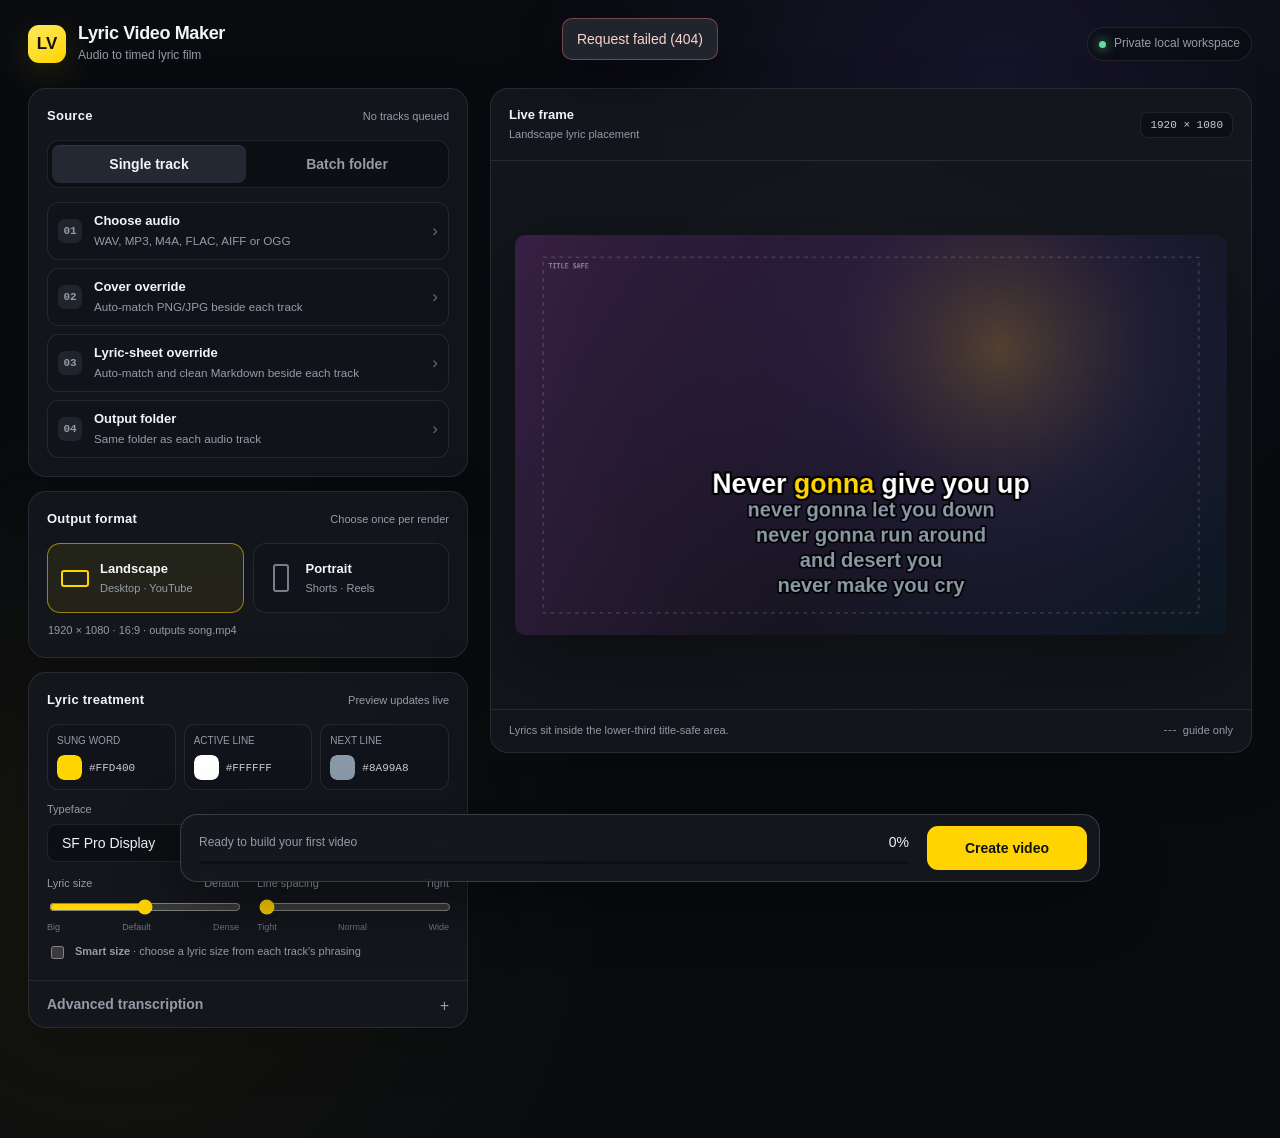
==== commit 9d42f042: "Auto-match track assets and improve lyric pacing" ====
--- a/lyric-video-maker/index.html
+++ b/lyric-video-maker/index.html
@@ -34,8 +34,8 @@
         <div class="source-list">
           <button class="source-row" id="audioBtn" type="button"><span class="step">01</span><span class="source-copy"><strong id="audioLabel">Choose audio</strong><small id="audioPath">WAV, MP3, M4A, FLAC, AIFF or OGG</small></span><span class="chevron">›</span></button>
           <div class="file-list" id="fileList"></div>
-          <button class="source-row" id="coverBtn" type="button"><span class="step">02</span><span class="source-copy"><strong>Choose cover art</strong><small id="coverPath">Required · cropped to fill the frame</small></span><span class="chevron">›</span></button>
-          <button class="source-row" id="lyricsBtn" type="button"><span class="step">03</span><span class="source-copy"><strong>Reference lyrics</strong><small id="lyricsPath">Optional · correct words while retaining timing</small></span><span class="chevron">›</span></button>
+          <button class="source-row" id="coverBtn" type="button"><span class="step">02</span><span class="source-copy"><strong>Cover override</strong><small id="coverPath">Auto-match PNG/JPG beside each track</small></span><span class="chevron">›</span></button>
+          <button class="source-row" id="lyricsBtn" type="button"><span class="step">03</span><span class="source-copy"><strong>Lyric-sheet override</strong><small id="lyricsPath">Auto-match and clean Markdown beside each track</small></span><span class="chevron">›</span></button>
           <button class="source-row" id="outBtn" type="button"><span class="step">04</span><span class="source-copy"><strong>Output folder</strong><small id="outPath">Same folder as each audio track</small></span><span class="chevron">›</span></button>
         </div>
       </div></div>
@@ -75,7 +75,7 @@
 <div class="notice" id="notice" role="status"></div>
 <script>
 'use strict';
-let mode='single',files=[],cover='',outDir='',lyricsFile='',formatName='landscape';
+let mode='single',files=[],assetMatches=[],cover='',outDir='',lyricsFile='',formatName='landscape';
 let jobId=null,poll=null,noticeTimer=null;
 let formats={landscape:{width:1920,height:1080,suffix:'',inactive_y:950,sizes:{big:[12,108,80],default:[24,72,54],dense:[36,54,42]}},portrait:{width:1080,height:1920,suffix:'-short',inactive_y:1450,sizes:{big:[10,96,72],default:[18,72,54],dense:[26,54,42]}}};
 const serverToken=new URLSearchParams(location.search).get('token')||'';
@@ -85,19 +85,32 @@
 function showNotice(message,type=''){clearTimeout(noticeTimer);$('notice').textContent=message;$('notice').className=`notice ${type} show`;noticeTimer=setTimeout(()=>$('notice').className='notice',3200)}
 async function choose(kind,apply){try{const result=await api('/api/pick',{kind});if(result.error)throw new Error(result.error);apply(result.paths||[])}catch(error){showNotice(error.message,'error')}}
 function setMode(next){mode=next;files=[];renderFiles();$('tabSingle').setAttribute('aria-pressed',next==='single');$('tabBatch').setAttribute('aria-pressed',next==='batch');$('audioLabel').textContent=next==='single'?'Choose audio':'Choose audio folder';$('audioPath').textContent=next==='single'?'WAV, MP3, M4A, FLAC, AIFF or OGG':'All supported tracks in one folder';$('go').textContent=next==='single'?'Create video':'Create videos'}
-function renderFiles(){const count=files.length;$('queueCount').textContent=count?`${count} track${count===1?'':'s'} queued`:'No tracks queued';if(count)$('audioPath').textContent=count===1?basename(files[0]):`${count} audio files ready`;const list=$('fileList');list.replaceChildren();list.classList.toggle('visible',count>1);files.forEach((file,index)=>{const row=document.createElement('div');row.textContent=`${String(index+1).padStart(2,'0')}  ${basename(file)}`;list.append(row)});updateOutputHint()}
+function drawAssetList(){const count=files.length,ready=assetMatches.filter(item=>item.cover&&item.lyrics).length;$('queueCount').textContent=count?`${ready}/${count} fully matched`:'No tracks queued';const list=$('fileList');list.replaceChildren();list.classList.toggle('visible',count>1);files.forEach((file,index)=>{const match=assetMatches.find(item=>item.audio===file)||{};const row=document.createElement('div');row.textContent=`${String(index+1).padStart(2,'0')}  ${basename(file)}  ·  art ${match.cover?'✓':'—'}  lyrics ${match.lyrics?'✓':'—'}`;list.append(row)})}
+async function inspectAssets(){if(!files.length){assetMatches=[];drawAssetList();return}try{const result=await api('/api/assets',{files});assetMatches=result.items||[];drawAssetList()}catch(error){assetMatches=[];drawAssetList();showNotice(error.message,'error')}}
+function renderFiles(){const count=files.length;if(count)$('audioPath').textContent=count===1?basename(files[0]):`${count} audio files ready`;assetMatches=[];drawAssetList();inspectAssets();updateOutputHint()}
 function updateOutputHint(){const source=files[0]?basename(files[0]).replace(/\.[^.]+$/,''):'song',profile=formats[formatName];$('formatMeta').textContent=`${profile.width} × ${profile.height} · ${formatName==='landscape'?'16:9':'9:16'} · outputs ${source}${profile.suffix}.mp4`}
 function setFormat(next){formatName=next;document.querySelectorAll('.format-card').forEach(button=>button.setAttribute('aria-pressed',button.dataset.format===next));const profile=formats[next];$('resolution').textContent=`${profile.width} × ${profile.height}`;$('previewLabel').textContent=`${next==='landscape'?'Landscape':'Portrait'} lyric placement`;$('safeNote').textContent=next==='portrait'?'Conservative safe area leaves room for mobile platform controls.':'Lyrics sit inside the lower-third title-safe area.';$('canvasShell').className=`canvas-shell ${next}`;updateOutputHint();drawPreview()}
 function fontFamily(){const selected=$('font').value,font=selected==='__custom'?($('fontCustom').value||'Arial Black'):selected;return `"${font}","Helvetica Neue",sans-serif`}
 function sizeMode(){return SIZE_MODES[+$('sizeSlider').value]}function spaceMode(){return SPACE_MODES[+$('spaceSlider').value]}
 let highlighted=0;
-function drawPreview(){const profile=formats[formatName],portrait=formatName==='portrait',canvas=$('preview');canvas.width=portrait?405:960;canvas.height=portrait?720:540;const ctx=canvas.getContext('2d'),scale=canvas.width/profile.width,sizes=profile.sizes[sizeMode()]||profile.sizes.default,activeSize=sizes[1]*scale,inactiveSize=sizes[2]*scale,gap=sizes[1]*SPACE_F[spaceMode()]*scale,inactiveY=profile.inactive_y*scale,activeY=inactiveY-gap;const gradient=ctx.createLinearGradient(0,0,canvas.width,canvas.height);gradient.addColorStop(0,'#372044');gradient.addColorStop(.52,'#171521');gradient.addColorStop(1,'#0b1820');ctx.fillStyle=gradient;ctx.fillRect(0,0,canvas.width,canvas.height);const glow=ctx.createRadialGradient(canvas.width*.68,canvas.height*.28,0,canvas.width*.68,canvas.height*.28,canvas.width*.65);glow.addColorStop(0,'rgba(255,188,91,.26)');glow.addColorStop(.36,'rgba(106,65,178,.13)');glow.addColorStop(1,'rgba(0,0,0,0)');ctx.fillStyle=glow;ctx.fillRect(0,0,canvas.width,canvas.height);ctx.save();ctx.strokeStyle='rgba(255,255,255,.28)';ctx.setLineDash([5,6]);ctx.lineWidth=1;const inset=portrait?30:38,top=portrait?62:30,bottom=portrait?98:30;ctx.strokeRect(inset,top,canvas.width-inset*2,canvas.height-top-bottom);ctx.restore();ctx.fillStyle='rgba(255,255,255,.45)';ctx.font='600 9px ui-monospace,monospace';ctx.textAlign='left';ctx.fillText(portrait?'MOBILE SAFE AREA':'TITLE SAFE',inset+7,top+15);const samples=portrait?{active:['Never','gonna','give'],next:'you up'}:{active:['Never','gonna','give','you','up'],next:'never gonna let you down'};ctx.textAlign='center';ctx.textBaseline='middle';ctx.lineJoin='round';ctx.font=`800 ${activeSize}px ${fontFamily()}`;const widths=samples.active.map(word=>ctx.measureText(word+' ').width),total=widths.reduce((a,b)=>a+b,0);let x=canvas.width/2-total/2;samples.active.forEach((word,index)=>{const cx=x+widths[index]/2;x+=widths[index];ctx.strokeStyle='#000';ctx.lineWidth=Math.max(2,activeSize/6);ctx.strokeText(word,cx,activeY);ctx.fillStyle=index===highlighted%samples.active.length?$('cAccent').value:$('cActive').value;ctx.fillText(word,cx,activeY)});ctx.font=`700 ${inactiveSize}px ${fontFamily()}`;ctx.strokeStyle='#000';ctx.lineWidth=Math.max(2,inactiveSize/6);ctx.strokeText(samples.next,canvas.width/2,inactiveY);ctx.fillStyle=$('cInactive').value;ctx.fillText(samples.next,canvas.width/2,inactiveY)}
+function drawPreview(){
+  const profile=formats[formatName],portrait=formatName==='portrait',canvas=$('preview');
+  canvas.width=portrait?405:960;canvas.height=portrait?720:540;
+  const ctx=canvas.getContext('2d'),scale=canvas.width/profile.width,sizes=profile.sizes[sizeMode()]||profile.sizes.default,activeSize=sizes[1]*scale,inactiveSize=sizes[2]*scale,gap=sizes[1]*SPACE_F[spaceMode()]*scale,inactiveY=profile.inactive_y*scale;
+  const gradient=ctx.createLinearGradient(0,0,canvas.width,canvas.height);gradient.addColorStop(0,'#372044');gradient.addColorStop(.52,'#171521');gradient.addColorStop(1,'#0b1820');ctx.fillStyle=gradient;ctx.fillRect(0,0,canvas.width,canvas.height);
+  const glow=ctx.createRadialGradient(canvas.width*.68,canvas.height*.28,0,canvas.width*.68,canvas.height*.28,canvas.width*.65);glow.addColorStop(0,'rgba(255,188,91,.26)');glow.addColorStop(.36,'rgba(106,65,178,.13)');glow.addColorStop(1,'rgba(0,0,0,0)');ctx.fillStyle=glow;ctx.fillRect(0,0,canvas.width,canvas.height);
+  ctx.save();ctx.strokeStyle='rgba(255,255,255,.28)';ctx.setLineDash([5,6]);ctx.lineWidth=1;const inset=portrait?30:38,top=portrait?62:30,bottom=portrait?98:30;ctx.strokeRect(inset,top,canvas.width-inset*2,canvas.height-top-bottom);ctx.restore();ctx.fillStyle='rgba(255,255,255,.45)';ctx.font='600 9px ui-monospace,monospace';ctx.textAlign='left';ctx.fillText(portrait?'MOBILE SAFE AREA':'TITLE SAFE',inset+7,top+15);
+  const lines=portrait?[['Never','gonna','give'],['you','up'],['never','gonna','let'],['you','down'],['never','gonna','run']]:[['Never','gonna','give','you','up'],['never','gonna','let','you','down'],['never','gonna','run','around'],['and','desert','you'],['never','make','you','cry']];
+  const totalWords=lines.reduce((count,line)=>count+line.length,0),activeWord=highlighted%totalWords;let offset=0;
+  ctx.textAlign='center';ctx.textBaseline='middle';ctx.lineJoin='round';
+  lines.forEach((line,lineIndex)=>{const current=activeWord>=offset&&activeWord<offset+line.length,fontSize=current?activeSize:inactiveSize,y=inactiveY-gap*(lines.length-1-lineIndex);ctx.font=`${current?800:700} ${fontSize}px ${fontFamily()}`;const widths=line.map(word=>ctx.measureText(word+' ').width),total=widths.reduce((a,b)=>a+b,0);let x=canvas.width/2-total/2;line.forEach((word,wordIndex)=>{const cx=x+widths[wordIndex]/2;x+=widths[wordIndex];ctx.strokeStyle='#000';ctx.lineWidth=Math.max(2,fontSize/6);ctx.strokeText(word,cx,y);ctx.fillStyle=offset+wordIndex===activeWord?$('cAccent').value:(current?$('cActive').value:$('cInactive').value);ctx.fillText(word,cx,y)});offset+=line.length});
+}
 function syncTreatment(){$('accentHex').textContent=$('cAccent').value.toUpperCase();$('activeHex').textContent=$('cActive').value.toUpperCase();$('inactiveHex').textContent=$('cInactive').value.toUpperCase();$('sizeValue').textContent=$('smartSize').checked?'Smart':SIZE_MODES[+$('sizeSlider').value].replace(/^./,c=>c.toUpperCase());$('spaceValue').textContent=SPACE_MODES[+$('spaceSlider').value].replace(/^./,c=>c.toUpperCase());$('sizeSlider').disabled=$('smartSize').checked;drawPreview()}
-async function start(){if(!files.length){showNotice('Choose an audio track first.','error');return}if(!cover){showNotice('Choose cover art first.','error');return}const body={files,cover,format:formatName,outputDir:outDir||null,lyricsFile:lyricsFile||null,accent:$('cAccent').value,active:$('cActive').value,inactive:$('cInactive').value,font:$('font').value==='__custom'?($('fontCustom').value||'Arial Black'):$('font').value,sizeMode:sizeMode(),smartSize:$('smartSize').checked,spacing:spaceMode(),lineGap:+$('lineGap').value,mwCmd:$('mwCmd').value,reuseJson:$('reuseJson').checked};try{const result=await api('/api/start',body);jobId=result.jobId;$('go').disabled=true;$('logDrawer').classList.add('visible');$('stage').className='';$('stage').textContent='Preparing render…';poll=setInterval(update,700)}catch(error){showNotice(error.message,'error')}}
+async function start(){if(!files.length){showNotice('Choose an audio track first.','error');return}const missingArt=assetMatches.filter(item=>!item.cover);if(!cover&&missingArt.length){showNotice(`${missingArt.length} track${missingArt.length===1?' is':'s are'} missing companion artwork.`,'error');return}const body={files,cover:cover||null,format:formatName,outputDir:outDir||null,lyricsFile:lyricsFile||null,accent:$('cAccent').value,active:$('cActive').value,inactive:$('cInactive').value,font:$('font').value==='__custom'?($('fontCustom').value||'Arial Black'):$('font').value,sizeMode:sizeMode(),smartSize:$('smartSize').checked,spacing:spaceMode(),lineGap:+$('lineGap').value,mwCmd:$('mwCmd').value,reuseJson:$('reuseJson').checked};try{const result=await api('/api/start',body);jobId=result.jobId;$('go').disabled=true;$('logDrawer').classList.add('visible');$('stage').className='';$('stage').textContent='Preparing render…';poll=setInterval(update,700)}catch(error){showNotice(error.message,'error')}}
 async function update(){try{const job=await api('/api/status/'+jobId),pct=Math.round((job.progress||0)*100);$('fill').style.width=pct+'%';$('percent').textContent=pct+'%';const labels={queued:'Queued',transcribing:'Transcribing with MacWhisper',styling:'Styling lyrics',rendering:'Rendering video',finished:'Finished'};let label=labels[job.stage]||job.stage||'Working';if(job.items?.length>1&&job.stage!=='finished')label=`${job.itemIndex+1}/${job.items.length} · ${job.current} · ${label}`;else if(job.current&&job.stage!=='finished')label=`${job.current} · ${label}`;$('stage').textContent=label;$('log').textContent=(job.log||[]).join('\n');$('log').scrollTop=$('log').scrollHeight;if(job.stage==='finished'){clearInterval(poll);$('go').disabled=false;if(job.status==='done'){$('stage').className='ok';$('stage').textContent=`${job.results.length} video${job.results.length===1?'':'s'} created`;showNotice('Render complete');if(job.results[0])api('/api/reveal',{path:job.results[0]}).catch(()=>{})}else{$('stage').className='err';$('stage').textContent='Finished with errors · open processing details'}}}catch(error){clearInterval(poll);$('go').disabled=false;$('stage').className='err';$('stage').textContent=error.message}}
 $('tabSingle').addEventListener('click',()=>setMode('single'));$('tabBatch').addEventListener('click',()=>setMode('batch'));
 $('audioBtn').addEventListener('click',()=>choose(mode==='single'?'audio':'audioFolder',paths=>{if(paths.length){files=paths;renderFiles()}else if(mode==='batch')showNotice('No supported audio files found.','error')}));
-$('coverBtn').addEventListener('click',()=>choose('image',paths=>{if(paths.length){cover=paths[0];$('coverPath').textContent=basename(cover)}}));$('lyricsBtn').addEventListener('click',()=>choose('lyrics',paths=>{if(paths.length){lyricsFile=paths[0];$('lyricsPath').textContent=basename(lyricsFile)}}));$('outBtn').addEventListener('click',()=>choose('folder',paths=>{if(paths.length){outDir=paths[0];$('outPath').textContent=outDir}}));
+$('coverBtn').addEventListener('click',()=>choose('image',paths=>{if(paths.length){cover=paths[0];$('coverPath').textContent=`Override · ${basename(cover)}`}}));$('lyricsBtn').addEventListener('click',()=>choose('lyrics',paths=>{if(paths.length){lyricsFile=paths[0];$('lyricsPath').textContent=`Override · ${basename(lyricsFile)}`}}));$('outBtn').addEventListener('click',()=>choose('folder',paths=>{if(paths.length){outDir=paths[0];$('outPath').textContent=outDir}}));
 document.querySelectorAll('.format-card').forEach(button=>button.addEventListener('click',()=>setFormat(button.dataset.format)));['cAccent','cActive','cInactive','fontCustom','sizeSlider','spaceSlider','smartSize'].forEach(id=>$(id).addEventListener('input',syncTreatment));$('font').addEventListener('change',()=>{$('fontCustom').hidden=$('font').value!=='__custom';syncTreatment()});$('go').addEventListener('click',start);setInterval(()=>{highlighted++;drawPreview()},650);
 api('/api/defaults').then(defaults=>{formats=defaults.formats||formats;$('mwCmd').value=defaults.mwCmd||'';setFormat(defaults.format||'landscape');syncTreatment()}).catch(error=>{$('mwCmd').value='mw transcribe --persist "{input}"';showNotice(error.message,'error');setFormat('landscape');syncTreatment()});
 </script>
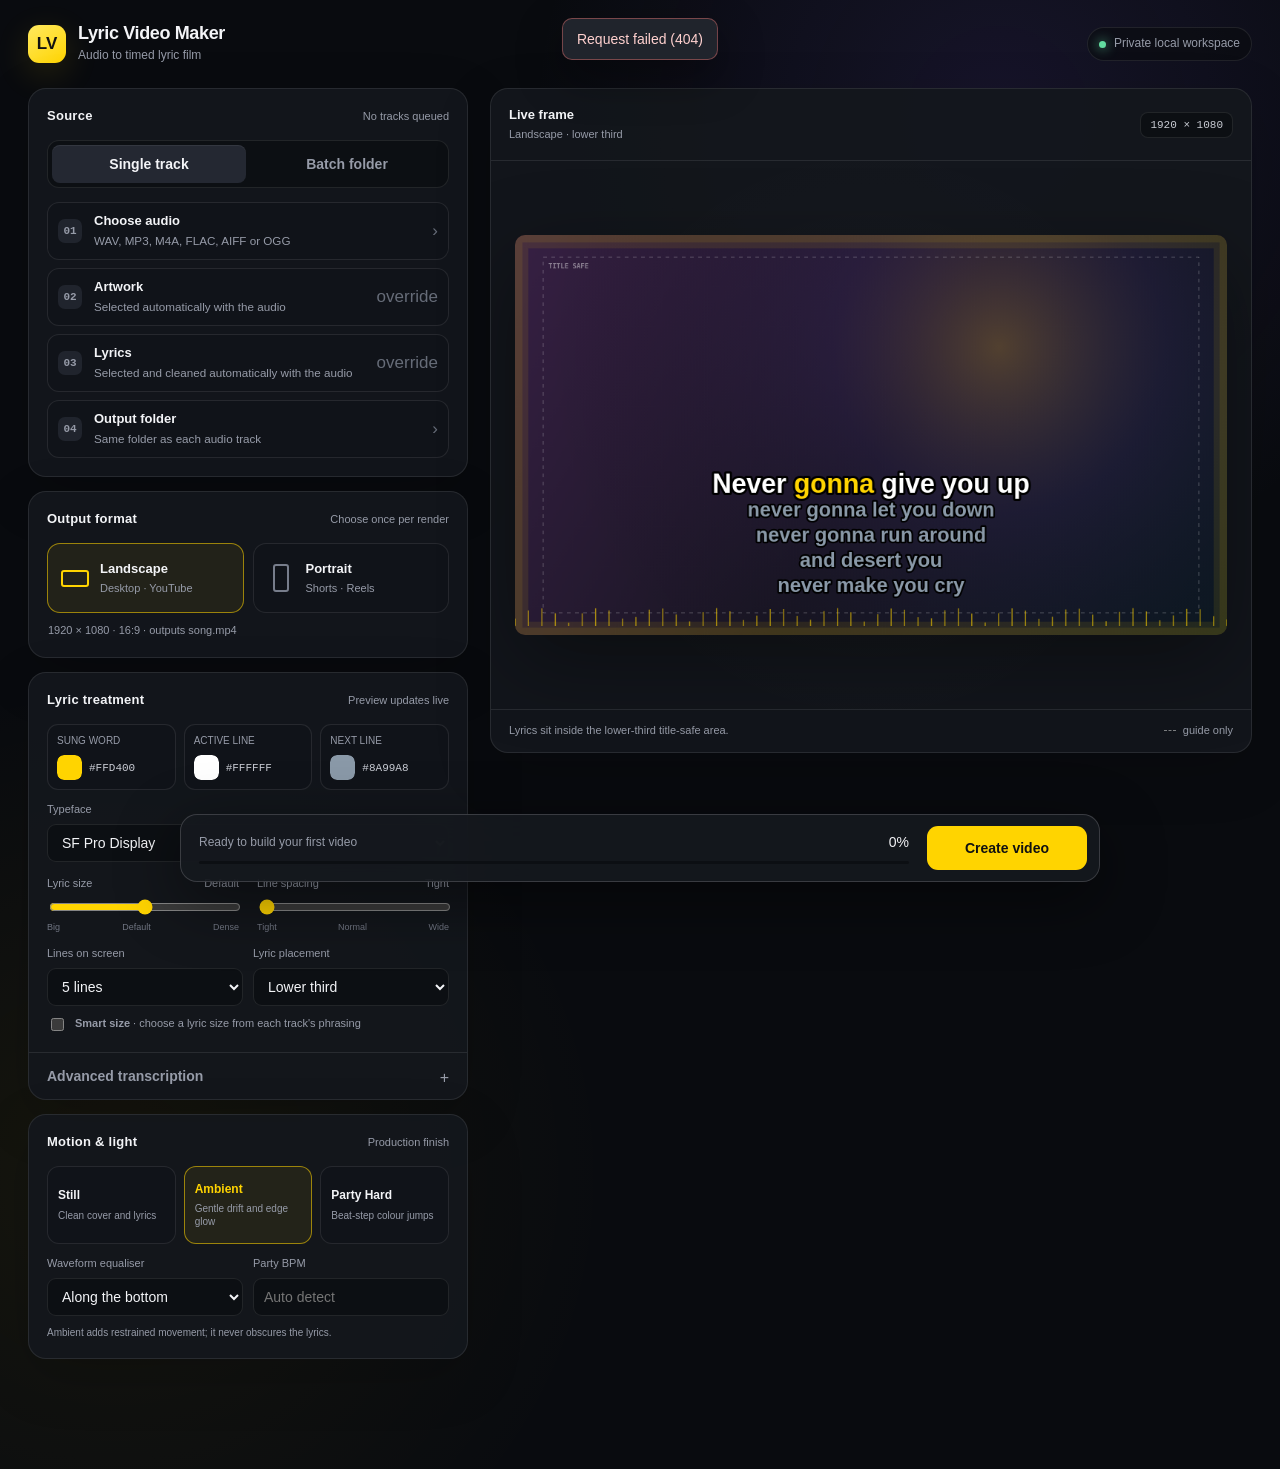
==== commit 9815fa9e: "Add production lyric video treatments" ====
--- a/lyric-video-maker/index.html
+++ b/lyric-video-maker/index.html
@@ -14,13 +14,15 @@
   .workspace{display:grid;grid-template-columns:minmax(360px,440px) minmax(480px,1fr);gap:22px;align-items:start}.controls{display:grid;gap:14px}.panel{border:1px solid var(--edge);border-radius:var(--radius);background:var(--panel);box-shadow:0 18px 55px rgba(0,0,0,.17);overflow:hidden}.panel-body{padding:18px}.panel-title{display:flex;align-items:baseline;justify-content:space-between;gap:12px;margin:0 0 14px}.panel-title h2{margin:0;font-size:13px;letter-spacing:.02em}.panel-title span{color:var(--muted);font-size:11px}
   .segmented{display:grid;grid-template-columns:1fr 1fr;gap:4px;padding:4px;border:1px solid var(--edge);border-radius:12px;background:#0c0f13}.segment{appearance:none;border:0;background:transparent;color:var(--muted);padding:9px 10px;border-radius:8px;cursor:pointer;font-weight:650;transition:.16s ease}.segment:hover{color:var(--text)}.segment[aria-pressed="true"]{color:var(--text);background:#242832;box-shadow:0 1px 0 rgba(255,255,255,.07) inset}
   .source-list{display:grid;gap:8px;margin-top:14px}.source-row{width:100%;display:grid;grid-template-columns:26px minmax(0,1fr) auto;align-items:center;gap:10px;min-height:58px;padding:9px 10px;text-align:left;cursor:pointer;border:1px solid var(--edge);border-radius:12px;background:var(--panel2)}.source-row:hover{border-color:var(--edge2);background:#151922}.step{width:24px;height:24px;display:grid;place-items:center;border-radius:7px;color:var(--muted);background:#20242d;font:700 11px/1 ui-monospace,monospace}.source-copy{min-width:0}.source-copy strong{display:block;font-size:13px}.source-copy small{display:block;color:var(--muted);overflow:hidden;white-space:nowrap;text-overflow:ellipsis;margin-top:2px}.chevron{color:#666c78;font-size:17px}.file-list{display:none;margin:-1px 8px 4px 36px;color:var(--muted);font:11px/1.55 ui-monospace,monospace;max-height:76px;overflow:auto}.file-list.visible{display:block}
+  .source-row.done{border-color:rgba(98,220,160,.24);background:rgba(98,220,160,.045)}.source-row.done .step{color:#07140e;background:var(--green)}.source-row.done .source-copy strong{color:#dff9ec}.source-row.done .chevron{font-size:10px;color:var(--green)}
   .format-grid{display:grid;grid-template-columns:1fr 1fr;gap:9px}.format-card{display:grid;grid-template-columns:30px minmax(0,1fr);gap:10px;align-items:center;min-height:70px;padding:12px;text-align:left;cursor:pointer;border:1px solid var(--edge);border-radius:13px;background:var(--panel2);transition:.16s ease}.format-card:hover{border-color:var(--edge2)}.format-card[aria-pressed="true"]{border-color:rgba(255,212,0,.55);background:rgba(255,212,0,.07)}.frame-icon{border:2px solid currentColor;border-radius:3px;color:#777d8b;justify-self:center}.frame-icon.landscape{width:28px;height:17px}.frame-icon.portrait{width:16px;height:28px}.format-card[aria-pressed="true"] .frame-icon{color:var(--accent)}.format-card strong,.format-card small{display:block}.format-card strong{font-size:13px}.format-card small{color:var(--muted);margin-top:2px;font-size:11px}.format-meta{margin:10px 1px 0;color:var(--muted);font-size:11px}
   .settings-grid{display:grid;grid-template-columns:repeat(3,1fr);gap:8px}.color-control{border:1px solid var(--edge);border-radius:11px;background:var(--panel2);padding:9px}.color-control label{display:block;color:var(--muted);font-size:10px;margin-bottom:7px}.color-line{display:flex;align-items:center;gap:7px}input[type="color"]{appearance:none;width:25px;height:25px;padding:0;border:0;border-radius:7px;background:none;cursor:pointer;overflow:hidden}input[type="color"]::-webkit-color-swatch-wrapper{padding:0}input[type="color"]::-webkit-color-swatch{border:0;border-radius:7px}.hex{font:11px ui-monospace,monospace;color:#c9ccd4}.field{display:grid;gap:6px;margin-top:12px}.field label,.range-head{color:var(--muted);font-size:11px}select,input[type="text"],input[type="number"]{width:100%;min-height:38px;color:var(--text);background:#0c0f13;border:1px solid var(--edge);border-radius:9px;padding:8px 10px}.range-row{display:grid;grid-template-columns:1fr 1fr;gap:18px;margin-top:14px}.range-head{display:flex;justify-content:space-between;gap:8px;margin-bottom:5px}input[type="range"]{width:100%;accent-color:var(--accent)}.range-labels{display:flex;justify-content:space-between;color:#707582;font-size:9px}.check{display:flex;gap:8px;align-items:flex-start;color:var(--muted);font-size:11px;margin-top:10px}.check input{accent-color:var(--accent);margin-top:2px}
+  .layout-grid{display:grid;grid-template-columns:1fr 1fr;gap:10px}.energy-grid{display:grid;grid-template-columns:repeat(3,1fr);gap:8px}.energy-card{min-height:78px;padding:10px;text-align:left;cursor:pointer;border:1px solid var(--edge);border-radius:12px;background:var(--panel2)}.energy-card strong,.energy-card small{display:block}.energy-card strong{font-size:12px}.energy-card small{margin-top:4px;color:var(--muted);font-size:10px;line-height:1.35}.energy-card[aria-pressed="true"]{border-color:rgba(255,212,0,.55);background:rgba(255,212,0,.07)}.energy-card[aria-pressed="true"] strong{color:var(--accent)}.visual-fields{display:grid;grid-template-columns:1fr 1fr;gap:10px}.hint{margin:10px 0 0;color:var(--muted);font-size:10px}
   details.advanced{border-top:1px solid var(--edge)}details.advanced summary{cursor:pointer;padding:13px 18px;color:var(--muted);font-weight:600;list-style:none}details.advanced summary::-webkit-details-marker{display:none}details.advanced summary::after{content:"+";float:right;font-size:16px;font-weight:400}details.advanced[open] summary::after{content:"−"}.advanced-body{display:grid;gap:11px;padding:0 18px 18px}
   .preview-panel{position:sticky;top:20px;min-height:650px}.preview-head{display:flex;align-items:center;justify-content:space-between;gap:16px;padding:17px 18px;border-bottom:1px solid var(--edge)}.preview-head h2{margin:0;font-size:13px}.preview-head p{margin:2px 0 0;color:var(--muted);font-size:11px}.resolution{color:#c8cbd3;padding:6px 9px;background:#0c0f13;border:1px solid var(--edge);border-radius:8px;font:11px ui-monospace,monospace}.stage-wrap{min-height:548px;padding:24px;display:grid;place-items:center;background:radial-gradient(circle,rgba(255,255,255,.025),transparent 65%)}.canvas-shell{position:relative;max-width:100%;filter:drop-shadow(0 26px 42px rgba(0,0,0,.35));transition:width .2s ease}.canvas-shell.landscape{width:min(100%,880px)}.canvas-shell.portrait{width:min(52%,405px)}#preview{display:block;width:100%;height:auto;border-radius:10px;background:#18131d}.preview-foot{display:flex;justify-content:space-between;gap:14px;padding:13px 18px;border-top:1px solid var(--edge);color:var(--muted);font-size:11px}.safe-key{display:inline-flex;align-items:center;gap:7px}.safe-key i{width:12px;border-top:1px dashed rgba(255,255,255,.45)}
   .dock{position:fixed;left:50%;bottom:18px;transform:translateX(-50%);z-index:10;width:min(920px,calc(100% - 36px));display:grid;grid-template-columns:minmax(0,1fr) auto;align-items:center;gap:18px;padding:11px 12px 11px 18px;border:1px solid var(--edge2);border-radius:17px;background:rgba(22,25,31,.9);backdrop-filter:blur(22px);box-shadow:0 18px 65px rgba(0,0,0,.48)}.job{min-width:0}.job-line{display:flex;justify-content:space-between;gap:12px;align-items:center}#stage{color:#d3d6dd;white-space:nowrap;overflow:hidden;text-overflow:ellipsis;font-size:12px}#stage.idle{color:var(--muted)}.bar{height:3px;margin-top:8px;border-radius:3px;background:#0c0f13;overflow:hidden}.bar i{display:block;width:0;height:100%;background:var(--accent);transition:width .35s ease}.primary{border:0;min-width:160px;padding:12px 18px;cursor:pointer;border-radius:11px;color:#111;background:var(--accent);font-weight:800}.primary:hover{background:#ffe142;transform:translateY(-1px)}.primary:disabled{opacity:.45;cursor:default;transform:none}.log-drawer{grid-column:1/-1;display:none}.log-drawer.visible{display:block}.log-drawer summary{color:var(--muted);cursor:pointer;font-size:11px}#log{max-height:140px;overflow:auto;margin:7px 0 0;padding:10px;color:#aab2c1;background:#090b0f;border-radius:8px;white-space:pre-wrap;font:10px/1.5 ui-monospace,monospace}.notice{position:fixed;top:18px;left:50%;z-index:30;transform:translate(-50%,-14px);opacity:0;pointer-events:none;padding:10px 14px;border:1px solid var(--edge2);border-radius:10px;background:#20242c;box-shadow:0 16px 45px rgba(0,0,0,.4);transition:.2s ease}.notice.show{opacity:1;transform:translate(-50%,0)}.notice.error{color:#ffd1cf;border-color:rgba(255,124,120,.4)}.ok{color:var(--green)!important}.err{color:var(--red)!important}
   @media(max-width:920px){.app{padding:18px 16px 124px}.workspace{grid-template-columns:1fr}.preview-panel{position:static;min-height:0;grid-row:1}.stage-wrap{min-height:420px;padding:18px}.canvas-shell.portrait{width:min(58%,330px)}}
-  @media(max-width:560px){.local-badge{display:none}.format-grid,.settings-grid,.range-row{grid-template-columns:1fr}.stage-wrap{min-height:350px}.canvas-shell.portrait{width:min(72%,300px)}.dock{grid-template-columns:1fr;gap:9px;bottom:9px}.primary{width:100%}}
+  @media(max-width:560px){.local-badge{display:none}.format-grid,.settings-grid,.range-row,.layout-grid,.visual-fields{grid-template-columns:1fr}.energy-grid{grid-template-columns:1fr}.energy-card{min-height:0}.stage-wrap{min-height:350px}.canvas-shell.portrait{width:min(72%,300px)}.dock{grid-template-columns:1fr;gap:9px;bottom:9px}.primary{width:100%}}
 </style>
 </head>
 <body>
@@ -34,8 +36,8 @@
         <div class="source-list">
           <button class="source-row" id="audioBtn" type="button"><span class="step">01</span><span class="source-copy"><strong id="audioLabel">Choose audio</strong><small id="audioPath">WAV, MP3, M4A, FLAC, AIFF or OGG</small></span><span class="chevron">›</span></button>
           <div class="file-list" id="fileList"></div>
-          <button class="source-row" id="coverBtn" type="button"><span class="step">02</span><span class="source-copy"><strong>Cover override</strong><small id="coverPath">Auto-match PNG/JPG beside each track</small></span><span class="chevron">›</span></button>
-          <button class="source-row" id="lyricsBtn" type="button"><span class="step">03</span><span class="source-copy"><strong>Lyric-sheet override</strong><small id="lyricsPath">Auto-match and clean Markdown beside each track</small></span><span class="chevron">›</span></button>
+          <button class="source-row" id="coverBtn" type="button"><span class="step">02</span><span class="source-copy"><strong id="coverLabel">Artwork</strong><small id="coverPath">Selected automatically with the audio</small></span><span class="chevron">override</span></button>
+          <button class="source-row" id="lyricsBtn" type="button"><span class="step">03</span><span class="source-copy"><strong id="lyricsLabel">Lyrics</strong><small id="lyricsPath">Selected and cleaned automatically with the audio</small></span><span class="chevron">override</span></button>
           <button class="source-row" id="outBtn" type="button"><span class="step">04</span><span class="source-copy"><strong>Output folder</strong><small id="outPath">Same folder as each audio track</small></span><span class="chevron">›</span></button>
         </div>
       </div></div>
@@ -59,10 +61,27 @@
             <div><div class="range-head"><label for="sizeSlider">Lyric size</label><span id="sizeValue">Default</span></div><input type="range" id="sizeSlider" min="0" max="2" step="1" value="1"><div class="range-labels"><span>Big</span><span>Default</span><span>Dense</span></div></div>
             <div><div class="range-head"><label for="spaceSlider">Line spacing</label><span id="spaceValue">Tight</span></div><input type="range" id="spaceSlider" min="0" max="2" step="1" value="0"><div class="range-labels"><span>Tight</span><span>Normal</span><span>Wide</span></div></div>
           </div>
+          <div class="layout-grid">
+            <div class="field"><label for="lineCount">Lines on screen</label><select id="lineCount"><option value="1">1 line</option><option value="2">2 lines</option><option value="3">3 lines</option><option value="4">4 lines</option><option value="5" selected>5 lines</option></select></div>
+            <div class="field"><label for="lyricPosition">Lyric placement</label><select id="lyricPosition"><option value="lower" selected>Lower third</option><option value="center">Centre</option></select></div>
+          </div>
           <label class="check"><input type="checkbox" id="smartSize"><span><strong>Smart size</strong> · choose a lyric size from each track's phrasing</span></label>
         </div>
         <details class="advanced"><summary>Advanced transcription</summary><div class="advanced-body"><div class="field"><label for="lineGap">New line after silence (seconds)</label><input type="number" id="lineGap" value="1.2" min="0.2" max="4" step="0.1"></div><div class="field"><label for="mwCmd">MacWhisper command</label><input type="text" id="mwCmd"></div><label class="check"><input type="checkbox" id="reuseJson" checked><span>Reuse timed JSON beside the audio when available</span></label></div></details>
       </div>
+      <div class="panel"><div class="panel-body">
+        <div class="panel-title"><h2>Motion &amp; light</h2><span>Production finish</span></div>
+        <div class="energy-grid" aria-label="Visual energy">
+          <button class="energy-card" type="button" data-visual="still" aria-pressed="false"><strong>Still</strong><small>Clean cover and lyrics</small></button>
+          <button class="energy-card" type="button" data-visual="ambient" aria-pressed="true"><strong>Ambient</strong><small>Gentle drift and edge glow</small></button>
+          <button class="energy-card" type="button" data-visual="party" aria-pressed="false"><strong>Party Hard</strong><small>Beat-step colour jumps</small></button>
+        </div>
+        <div class="visual-fields">
+          <div class="field"><label for="waveform">Waveform equaliser</label><select id="waveform"><option value="off">Off</option><option value="bottom" selected>Along the bottom</option><option value="side">Along the side</option></select></div>
+          <div class="field" id="bpmField"><label for="bpm">Party BPM</label><input type="number" id="bpm" min="40" max="240" step="1" placeholder="Auto detect"></div>
+        </div>
+        <p class="hint" id="visualHint">Ambient adds restrained movement; it never obscures the lyrics.</p>
+      </div></div>
     </section>
     <section class="panel preview-panel" aria-label="Live video preview">
       <div class="preview-head"><div><h2>Live frame</h2><p id="previewLabel">Landscape lyric placement</p></div><span class="resolution" id="resolution">1920 × 1080</span></div>
@@ -75,7 +94,7 @@
 <div class="notice" id="notice" role="status"></div>
 <script>
 'use strict';
-let mode='single',files=[],assetMatches=[],cover='',outDir='',lyricsFile='',formatName='landscape';
+let mode='single',files=[],assetMatches=[],cover='',outDir='',lyricsFile='',formatName='landscape',visualMode='ambient';
 let jobId=null,poll=null,noticeTimer=null;
 let formats={landscape:{width:1920,height:1080,suffix:'',inactive_y:950,sizes:{big:[12,108,80],default:[24,72,54],dense:[36,54,42]}},portrait:{width:1080,height:1920,suffix:'-short',inactive_y:1450,sizes:{big:[10,96,72],default:[18,72,54],dense:[26,54,42]}}};
 const serverToken=new URLSearchParams(location.search).get('token')||'';
@@ -85,34 +104,39 @@
 function showNotice(message,type=''){clearTimeout(noticeTimer);$('notice').textContent=message;$('notice').className=`notice ${type} show`;noticeTimer=setTimeout(()=>$('notice').className='notice',3200)}
 async function choose(kind,apply){try{const result=await api('/api/pick',{kind});if(result.error)throw new Error(result.error);apply(result.paths||[])}catch(error){showNotice(error.message,'error')}}
 function setMode(next){mode=next;files=[];renderFiles();$('tabSingle').setAttribute('aria-pressed',next==='single');$('tabBatch').setAttribute('aria-pressed',next==='batch');$('audioLabel').textContent=next==='single'?'Choose audio':'Choose audio folder';$('audioPath').textContent=next==='single'?'WAV, MP3, M4A, FLAC, AIFF or OGG':'All supported tracks in one folder';$('go').textContent=next==='single'?'Create video':'Create videos'}
-function drawAssetList(){const count=files.length,ready=assetMatches.filter(item=>item.cover&&item.lyrics).length;$('queueCount').textContent=count?`${ready}/${count} fully matched`:'No tracks queued';const list=$('fileList');list.replaceChildren();list.classList.toggle('visible',count>1);files.forEach((file,index)=>{const match=assetMatches.find(item=>item.audio===file)||{};const row=document.createElement('div');row.textContent=`${String(index+1).padStart(2,'0')}  ${basename(file)}  ·  art ${match.cover?'✓':'—'}  lyrics ${match.lyrics?'✓':'—'}`;list.append(row)})}
+function assetState(id,labelId,pathId,ready,label,detail){const row=$(id);row.classList.toggle('done',ready);row.querySelector('.step').textContent=ready?'✓':id==='coverBtn'?'02':'03';row.querySelector('.chevron').textContent='override';$(labelId).textContent=label;$(pathId).textContent=detail}
+function drawAssetList(){const count=files.length,inspected=count>0&&assetMatches.length===count,artCount=assetMatches.filter(item=>item.cover).length,lyricCount=assetMatches.filter(item=>item.lyrics).length,ready=assetMatches.filter(item=>item.cover&&item.lyrics).length;$('queueCount').textContent=count?(inspected?`${ready}/${count} fully matched`:'Checking companions…'):'No tracks queued';if(cover)assetState('coverBtn','coverLabel','coverPath',true,'Artwork override ready',basename(cover));else if(inspected&&artCount===count)assetState('coverBtn','coverLabel','coverPath',true,'Artwork ready',count===1?basename(assetMatches[0].cover):`${artCount} companion images auto-matched`);else assetState('coverBtn','coverLabel','coverPath',false,inspected?'Artwork needs attention':'Artwork',inspected?`${count-artCount} missing · choose an override`:'Selected automatically with the audio');if(lyricsFile)assetState('lyricsBtn','lyricsLabel','lyricsPath',true,'Lyric override ready',basename(lyricsFile));else if(inspected&&lyricCount===count)assetState('lyricsBtn','lyricsLabel','lyricsPath',true,'Lyrics ready',count===1?basename(assetMatches[0].lyrics):`${lyricCount} lyric files auto-matched and cleaned`);else assetState('lyricsBtn','lyricsLabel','lyricsPath',false,inspected?'Lyrics optional':'Lyrics',inspected?`${count-lyricCount} missing · raw transcription will be used`:'Selected and cleaned automatically with the audio');const list=$('fileList');list.replaceChildren();list.classList.toggle('visible',count>1);files.forEach((file,index)=>{const match=assetMatches.find(item=>item.audio===file)||{};const row=document.createElement('div');row.textContent=`${String(index+1).padStart(2,'0')}  ${basename(file)}  ·  art ${match.cover?'✓':'—'}  lyrics ${match.lyrics?'✓':'—'}`;list.append(row)})}
 async function inspectAssets(){if(!files.length){assetMatches=[];drawAssetList();return}try{const result=await api('/api/assets',{files});assetMatches=result.items||[];drawAssetList()}catch(error){assetMatches=[];drawAssetList();showNotice(error.message,'error')}}
 function renderFiles(){const count=files.length;if(count)$('audioPath').textContent=count===1?basename(files[0]):`${count} audio files ready`;assetMatches=[];drawAssetList();inspectAssets();updateOutputHint()}
 function updateOutputHint(){const source=files[0]?basename(files[0]).replace(/\.[^.]+$/,''):'song',profile=formats[formatName];$('formatMeta').textContent=`${profile.width} × ${profile.height} · ${formatName==='landscape'?'16:9':'9:16'} · outputs ${source}${profile.suffix}.mp4`}
-function setFormat(next){formatName=next;document.querySelectorAll('.format-card').forEach(button=>button.setAttribute('aria-pressed',button.dataset.format===next));const profile=formats[next];$('resolution').textContent=`${profile.width} × ${profile.height}`;$('previewLabel').textContent=`${next==='landscape'?'Landscape':'Portrait'} lyric placement`;$('safeNote').textContent=next==='portrait'?'Conservative safe area leaves room for mobile platform controls.':'Lyrics sit inside the lower-third title-safe area.';$('canvasShell').className=`canvas-shell ${next}`;updateOutputHint();drawPreview()}
+function updatePreviewCopy(){const centre=$('lyricPosition').value==='center';$('previewLabel').textContent=`${formatName==='landscape'?'Landscape':'Portrait'} · ${centre?'centred':'lower third'}`;$('safeNote').textContent=centre?'Lyrics are centred within the title-safe area.':formatName==='portrait'?'Lower placement leaves room for mobile platform controls.':'Lyrics sit inside the lower-third title-safe area.'}
+function setFormat(next){formatName=next;document.querySelectorAll('.format-card').forEach(button=>button.setAttribute('aria-pressed',button.dataset.format===next));const profile=formats[next];$('resolution').textContent=`${profile.width} × ${profile.height}`;updatePreviewCopy();$('canvasShell').className=`canvas-shell ${next}`;updateOutputHint();drawPreview()}
+function setVisual(next){visualMode=next;document.querySelectorAll('.energy-card').forEach(button=>button.setAttribute('aria-pressed',button.dataset.visual===next));$('bpm').disabled=next!=='party';$('visualHint').textContent=next==='still'?'No movement or lighting is added; the waveform remains independently selectable.':next==='party'?'Colour changes jump on each beat. Leave BPM empty to estimate it from the track.':'Ambient adds restrained movement; it never obscures the lyrics.';drawPreview()}
 function fontFamily(){const selected=$('font').value,font=selected==='__custom'?($('fontCustom').value||'Arial Black'):selected;return `"${font}","Helvetica Neue",sans-serif`}
 function sizeMode(){return SIZE_MODES[+$('sizeSlider').value]}function spaceMode(){return SPACE_MODES[+$('spaceSlider').value]}
 let highlighted=0;
 function drawPreview(){
   const profile=formats[formatName],portrait=formatName==='portrait',canvas=$('preview');
   canvas.width=portrait?405:960;canvas.height=portrait?720:540;
-  const ctx=canvas.getContext('2d'),scale=canvas.width/profile.width,sizes=profile.sizes[sizeMode()]||profile.sizes.default,activeSize=sizes[1]*scale,inactiveSize=sizes[2]*scale,gap=sizes[1]*SPACE_F[spaceMode()]*scale,inactiveY=profile.inactive_y*scale;
+  const ctx=canvas.getContext('2d'),scale=canvas.width/profile.width,sizes=profile.sizes[sizeMode()]||profile.sizes.default,activeSize=sizes[1]*scale,inactiveSize=sizes[2]*scale,gap=sizes[1]*SPACE_F[spaceMode()]*scale,lineCount=+$('lineCount').value||5,position=$('lyricPosition').value;
   const gradient=ctx.createLinearGradient(0,0,canvas.width,canvas.height);gradient.addColorStop(0,'#372044');gradient.addColorStop(.52,'#171521');gradient.addColorStop(1,'#0b1820');ctx.fillStyle=gradient;ctx.fillRect(0,0,canvas.width,canvas.height);
   const glow=ctx.createRadialGradient(canvas.width*.68,canvas.height*.28,0,canvas.width*.68,canvas.height*.28,canvas.width*.65);glow.addColorStop(0,'rgba(255,188,91,.26)');glow.addColorStop(.36,'rgba(106,65,178,.13)');glow.addColorStop(1,'rgba(0,0,0,0)');ctx.fillStyle=glow;ctx.fillRect(0,0,canvas.width,canvas.height);
+  if(visualMode!=='still'){const pulse=visualMode==='party'?(.14+(highlighted%4)*.035):.09;ctx.save();ctx.strokeStyle=$('cAccent').value;ctx.globalAlpha=pulse;for(let i=0;i<3;i++){ctx.lineWidth=4+i*6;ctx.strokeRect(i*5,i*5,canvas.width-i*10,canvas.height-i*10)}ctx.restore()}if(visualMode==='party'){ctx.save();ctx.globalCompositeOperation='screen';ctx.globalAlpha=.08;ctx.fillStyle=`hsl(${(highlighted*57)%360} 90% 55%)`;ctx.fillRect(0,0,canvas.width,canvas.height);ctx.restore()}
   ctx.save();ctx.strokeStyle='rgba(255,255,255,.28)';ctx.setLineDash([5,6]);ctx.lineWidth=1;const inset=portrait?30:38,top=portrait?62:30,bottom=portrait?98:30;ctx.strokeRect(inset,top,canvas.width-inset*2,canvas.height-top-bottom);ctx.restore();ctx.fillStyle='rgba(255,255,255,.45)';ctx.font='600 9px ui-monospace,monospace';ctx.textAlign='left';ctx.fillText(portrait?'MOBILE SAFE AREA':'TITLE SAFE',inset+7,top+15);
-  const lines=portrait?[['Never','gonna','give'],['you','up'],['never','gonna','let'],['you','down'],['never','gonna','run']]:[['Never','gonna','give','you','up'],['never','gonna','let','you','down'],['never','gonna','run','around'],['and','desert','you'],['never','make','you','cry']];
+  const sample=portrait?[['Never','gonna','give'],['you','up'],['never','gonna','let'],['you','down'],['never','gonna','run']]:[['Never','gonna','give','you','up'],['never','gonna','let','you','down'],['never','gonna','run','around'],['and','desert','you'],['never','make','you','cry']],lines=sample.slice(0,lineCount),inactiveY=position==='center'?canvas.height/2+gap*(lines.length-1)/2:profile.inactive_y*scale;
   const totalWords=lines.reduce((count,line)=>count+line.length,0),activeWord=highlighted%totalWords;let offset=0;
   ctx.textAlign='center';ctx.textBaseline='middle';ctx.lineJoin='round';
   lines.forEach((line,lineIndex)=>{const current=activeWord>=offset&&activeWord<offset+line.length,fontSize=current?activeSize:inactiveSize,y=inactiveY-gap*(lines.length-1-lineIndex);ctx.font=`${current?800:700} ${fontSize}px ${fontFamily()}`;const widths=line.map(word=>ctx.measureText(word+' ').width),total=widths.reduce((a,b)=>a+b,0);let x=canvas.width/2-total/2;line.forEach((word,wordIndex)=>{const cx=x+widths[wordIndex]/2;x+=widths[wordIndex];ctx.strokeStyle='#000';ctx.lineWidth=Math.max(2,fontSize/6);ctx.strokeText(word,cx,y);ctx.fillStyle=offset+wordIndex===activeWord?$('cAccent').value:(current?$('cActive').value:$('cInactive').value);ctx.fillText(word,cx,y)});offset+=line.length});
+  if($('waveform').value!=='off'){const side=$('waveform').value==='side',bars=side?28:54;ctx.save();ctx.strokeStyle=$('cAccent').value;ctx.globalAlpha=.6;ctx.lineWidth=1.5;for(let i=0;i<bars;i++){const amp=(.18+.82*Math.abs(Math.sin(i*.71+highlighted*.3)))*(side?canvas.width*.045:canvas.height*.045);ctx.beginPath();if(side){const y=i*canvas.height/(bars-1);ctx.moveTo(canvas.width-12,y);ctx.lineTo(canvas.width-12-amp,y)}else{const x=i*canvas.width/(bars-1);ctx.moveTo(x,canvas.height-12);ctx.lineTo(x,canvas.height-12-amp)}ctx.stroke()}ctx.restore()}
 }
-function syncTreatment(){$('accentHex').textContent=$('cAccent').value.toUpperCase();$('activeHex').textContent=$('cActive').value.toUpperCase();$('inactiveHex').textContent=$('cInactive').value.toUpperCase();$('sizeValue').textContent=$('smartSize').checked?'Smart':SIZE_MODES[+$('sizeSlider').value].replace(/^./,c=>c.toUpperCase());$('spaceValue').textContent=SPACE_MODES[+$('spaceSlider').value].replace(/^./,c=>c.toUpperCase());$('sizeSlider').disabled=$('smartSize').checked;drawPreview()}
-async function start(){if(!files.length){showNotice('Choose an audio track first.','error');return}const missingArt=assetMatches.filter(item=>!item.cover);if(!cover&&missingArt.length){showNotice(`${missingArt.length} track${missingArt.length===1?' is':'s are'} missing companion artwork.`,'error');return}const body={files,cover:cover||null,format:formatName,outputDir:outDir||null,lyricsFile:lyricsFile||null,accent:$('cAccent').value,active:$('cActive').value,inactive:$('cInactive').value,font:$('font').value==='__custom'?($('fontCustom').value||'Arial Black'):$('font').value,sizeMode:sizeMode(),smartSize:$('smartSize').checked,spacing:spaceMode(),lineGap:+$('lineGap').value,mwCmd:$('mwCmd').value,reuseJson:$('reuseJson').checked};try{const result=await api('/api/start',body);jobId=result.jobId;$('go').disabled=true;$('logDrawer').classList.add('visible');$('stage').className='';$('stage').textContent='Preparing render…';poll=setInterval(update,700)}catch(error){showNotice(error.message,'error')}}
+function syncTreatment(){$('accentHex').textContent=$('cAccent').value.toUpperCase();$('activeHex').textContent=$('cActive').value.toUpperCase();$('inactiveHex').textContent=$('cInactive').value.toUpperCase();$('sizeValue').textContent=$('smartSize').checked?'Smart':SIZE_MODES[+$('sizeSlider').value].replace(/^./,c=>c.toUpperCase());$('spaceValue').textContent=SPACE_MODES[+$('spaceSlider').value].replace(/^./,c=>c.toUpperCase());$('sizeSlider').disabled=$('smartSize').checked;updatePreviewCopy();drawPreview()}
+async function start(){if(!files.length){showNotice('Choose an audio track first.','error');return}const missingArt=assetMatches.filter(item=>!item.cover);if(!cover&&missingArt.length){showNotice(`${missingArt.length} track${missingArt.length===1?' is':'s are'} missing companion artwork.`,'error');return}const body={files,cover:cover||null,format:formatName,outputDir:outDir||null,lyricsFile:lyricsFile||null,accent:$('cAccent').value,active:$('cActive').value,inactive:$('cInactive').value,font:$('font').value==='__custom'?($('fontCustom').value||'Arial Black'):$('font').value,sizeMode:sizeMode(),smartSize:$('smartSize').checked,spacing:spaceMode(),lineCount:+$('lineCount').value,lyricPosition:$('lyricPosition').value,visualMode,waveform:$('waveform').value,bpm:+$('bpm').value||0,lineGap:+$('lineGap').value,mwCmd:$('mwCmd').value,reuseJson:$('reuseJson').checked};try{const result=await api('/api/start',body);jobId=result.jobId;$('go').disabled=true;$('logDrawer').classList.add('visible');$('stage').className='';$('stage').textContent='Preparing render…';poll=setInterval(update,700)}catch(error){showNotice(error.message,'error')}}
 async function update(){try{const job=await api('/api/status/'+jobId),pct=Math.round((job.progress||0)*100);$('fill').style.width=pct+'%';$('percent').textContent=pct+'%';const labels={queued:'Queued',transcribing:'Transcribing with MacWhisper',styling:'Styling lyrics',rendering:'Rendering video',finished:'Finished'};let label=labels[job.stage]||job.stage||'Working';if(job.items?.length>1&&job.stage!=='finished')label=`${job.itemIndex+1}/${job.items.length} · ${job.current} · ${label}`;else if(job.current&&job.stage!=='finished')label=`${job.current} · ${label}`;$('stage').textContent=label;$('log').textContent=(job.log||[]).join('\n');$('log').scrollTop=$('log').scrollHeight;if(job.stage==='finished'){clearInterval(poll);$('go').disabled=false;if(job.status==='done'){$('stage').className='ok';$('stage').textContent=`${job.results.length} video${job.results.length===1?'':'s'} created`;showNotice('Render complete');if(job.results[0])api('/api/reveal',{path:job.results[0]}).catch(()=>{})}else{$('stage').className='err';$('stage').textContent='Finished with errors · open processing details'}}}catch(error){clearInterval(poll);$('go').disabled=false;$('stage').className='err';$('stage').textContent=error.message}}
 $('tabSingle').addEventListener('click',()=>setMode('single'));$('tabBatch').addEventListener('click',()=>setMode('batch'));
 $('audioBtn').addEventListener('click',()=>choose(mode==='single'?'audio':'audioFolder',paths=>{if(paths.length){files=paths;renderFiles()}else if(mode==='batch')showNotice('No supported audio files found.','error')}));
-$('coverBtn').addEventListener('click',()=>choose('image',paths=>{if(paths.length){cover=paths[0];$('coverPath').textContent=`Override · ${basename(cover)}`}}));$('lyricsBtn').addEventListener('click',()=>choose('lyrics',paths=>{if(paths.length){lyricsFile=paths[0];$('lyricsPath').textContent=`Override · ${basename(lyricsFile)}`}}));$('outBtn').addEventListener('click',()=>choose('folder',paths=>{if(paths.length){outDir=paths[0];$('outPath').textContent=outDir}}));
-document.querySelectorAll('.format-card').forEach(button=>button.addEventListener('click',()=>setFormat(button.dataset.format)));['cAccent','cActive','cInactive','fontCustom','sizeSlider','spaceSlider','smartSize'].forEach(id=>$(id).addEventListener('input',syncTreatment));$('font').addEventListener('change',()=>{$('fontCustom').hidden=$('font').value!=='__custom';syncTreatment()});$('go').addEventListener('click',start);setInterval(()=>{highlighted++;drawPreview()},650);
-api('/api/defaults').then(defaults=>{formats=defaults.formats||formats;$('mwCmd').value=defaults.mwCmd||'';setFormat(defaults.format||'landscape');syncTreatment()}).catch(error=>{$('mwCmd').value='mw transcribe --persist "{input}"';showNotice(error.message,'error');setFormat('landscape');syncTreatment()});
+$('coverBtn').addEventListener('click',()=>choose('image',paths=>{if(paths.length){cover=paths[0];drawAssetList()}}));$('lyricsBtn').addEventListener('click',()=>choose('lyrics',paths=>{if(paths.length){lyricsFile=paths[0];drawAssetList()}}));$('outBtn').addEventListener('click',()=>choose('folder',paths=>{if(paths.length){outDir=paths[0];$('outPath').textContent=outDir}}));
+document.querySelectorAll('.format-card').forEach(button=>button.addEventListener('click',()=>setFormat(button.dataset.format)));document.querySelectorAll('.energy-card').forEach(button=>button.addEventListener('click',()=>setVisual(button.dataset.visual)));['cAccent','cActive','cInactive','fontCustom','sizeSlider','spaceSlider','smartSize','lineCount','lyricPosition','waveform'].forEach(id=>$(id).addEventListener('input',syncTreatment));$('font').addEventListener('change',()=>{$('fontCustom').hidden=$('font').value!=='__custom';syncTreatment()});$('go').addEventListener('click',start);setInterval(()=>{highlighted++;drawPreview()},650);
+api('/api/defaults').then(defaults=>{formats=defaults.formats||formats;$('mwCmd').value=defaults.mwCmd||'';$('lineCount').value=defaults.lineCount||5;$('lyricPosition').value=defaults.lyricPosition||'lower';$('waveform').value=defaults.waveform||'bottom';setVisual(defaults.visualMode||'ambient');setFormat(defaults.format||'landscape');syncTreatment()}).catch(error=>{$('mwCmd').value='mw transcribe --persist "{input}"';showNotice(error.message,'error');setVisual('ambient');setFormat('landscape');syncTreatment()});
 </script>
 </body>
 </html>
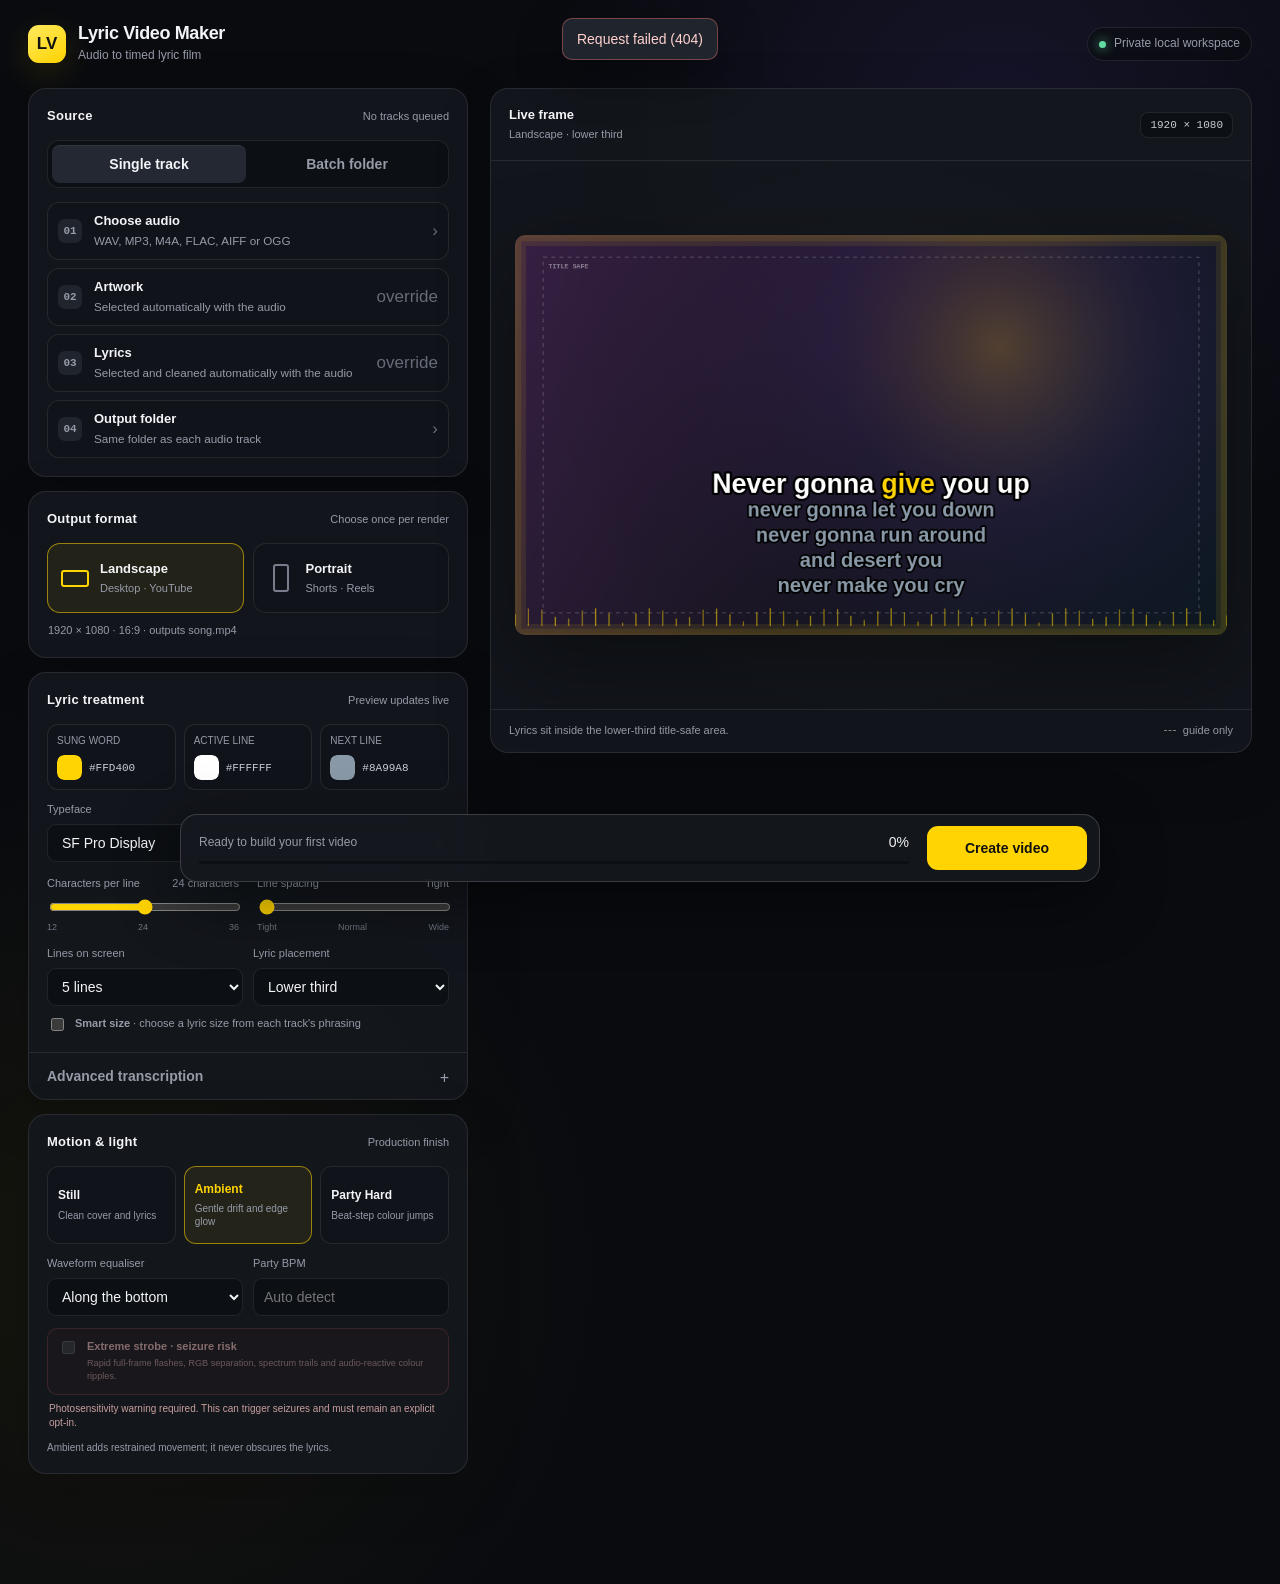
==== commit 66c4c66d: "Add extreme audio-reactive video mode" ====
--- a/lyric-video-maker/index.html
+++ b/lyric-video-maker/index.html
@@ -18,6 +18,7 @@
   .format-grid{display:grid;grid-template-columns:1fr 1fr;gap:9px}.format-card{display:grid;grid-template-columns:30px minmax(0,1fr);gap:10px;align-items:center;min-height:70px;padding:12px;text-align:left;cursor:pointer;border:1px solid var(--edge);border-radius:13px;background:var(--panel2);transition:.16s ease}.format-card:hover{border-color:var(--edge2)}.format-card[aria-pressed="true"]{border-color:rgba(255,212,0,.55);background:rgba(255,212,0,.07)}.frame-icon{border:2px solid currentColor;border-radius:3px;color:#777d8b;justify-self:center}.frame-icon.landscape{width:28px;height:17px}.frame-icon.portrait{width:16px;height:28px}.format-card[aria-pressed="true"] .frame-icon{color:var(--accent)}.format-card strong,.format-card small{display:block}.format-card strong{font-size:13px}.format-card small{color:var(--muted);margin-top:2px;font-size:11px}.format-meta{margin:10px 1px 0;color:var(--muted);font-size:11px}
   .settings-grid{display:grid;grid-template-columns:repeat(3,1fr);gap:8px}.color-control{border:1px solid var(--edge);border-radius:11px;background:var(--panel2);padding:9px}.color-control label{display:block;color:var(--muted);font-size:10px;margin-bottom:7px}.color-line{display:flex;align-items:center;gap:7px}input[type="color"]{appearance:none;width:25px;height:25px;padding:0;border:0;border-radius:7px;background:none;cursor:pointer;overflow:hidden}input[type="color"]::-webkit-color-swatch-wrapper{padding:0}input[type="color"]::-webkit-color-swatch{border:0;border-radius:7px}.hex{font:11px ui-monospace,monospace;color:#c9ccd4}.field{display:grid;gap:6px;margin-top:12px}.field label,.range-head{color:var(--muted);font-size:11px}select,input[type="text"],input[type="number"]{width:100%;min-height:38px;color:var(--text);background:#0c0f13;border:1px solid var(--edge);border-radius:9px;padding:8px 10px}.range-row{display:grid;grid-template-columns:1fr 1fr;gap:18px;margin-top:14px}.range-head{display:flex;justify-content:space-between;gap:8px;margin-bottom:5px}input[type="range"]{width:100%;accent-color:var(--accent)}.range-labels{display:flex;justify-content:space-between;color:#707582;font-size:9px}.check{display:flex;gap:8px;align-items:flex-start;color:var(--muted);font-size:11px;margin-top:10px}.check input{accent-color:var(--accent);margin-top:2px}
   .layout-grid{display:grid;grid-template-columns:1fr 1fr;gap:10px}.energy-grid{display:grid;grid-template-columns:repeat(3,1fr);gap:8px}.energy-card{min-height:78px;padding:10px;text-align:left;cursor:pointer;border:1px solid var(--edge);border-radius:12px;background:var(--panel2)}.energy-card strong,.energy-card small{display:block}.energy-card strong{font-size:12px}.energy-card small{margin-top:4px;color:var(--muted);font-size:10px;line-height:1.35}.energy-card[aria-pressed="true"]{border-color:rgba(255,212,0,.55);background:rgba(255,212,0,.07)}.energy-card[aria-pressed="true"] strong{color:var(--accent)}.visual-fields{display:grid;grid-template-columns:1fr 1fr;gap:10px}.hint{margin:10px 0 0;color:var(--muted);font-size:10px}
+  .danger-toggle{display:flex;gap:9px;align-items:flex-start;margin-top:12px;padding:10px;border:1px solid rgba(255,124,120,.3);border-radius:10px;color:#ffc7c4;background:rgba(255,84,78,.055);font-size:11px}.danger-toggle input{margin-top:2px;accent-color:var(--red)}.danger-toggle strong,.danger-toggle small{display:block}.danger-toggle small{margin-top:2px;color:#c89f9e}.danger-toggle:has(input:disabled){opacity:.48}.danger-toggle:has(input:checked){border-color:rgba(255,124,120,.68);box-shadow:0 0 28px rgba(255,74,70,.09) inset}.safety-warning{margin:7px 2px 0;color:#c89f9e;font-size:10px}
   details.advanced{border-top:1px solid var(--edge)}details.advanced summary{cursor:pointer;padding:13px 18px;color:var(--muted);font-weight:600;list-style:none}details.advanced summary::-webkit-details-marker{display:none}details.advanced summary::after{content:"+";float:right;font-size:16px;font-weight:400}details.advanced[open] summary::after{content:"−"}.advanced-body{display:grid;gap:11px;padding:0 18px 18px}
   .preview-panel{position:sticky;top:20px;min-height:650px}.preview-head{display:flex;align-items:center;justify-content:space-between;gap:16px;padding:17px 18px;border-bottom:1px solid var(--edge)}.preview-head h2{margin:0;font-size:13px}.preview-head p{margin:2px 0 0;color:var(--muted);font-size:11px}.resolution{color:#c8cbd3;padding:6px 9px;background:#0c0f13;border:1px solid var(--edge);border-radius:8px;font:11px ui-monospace,monospace}.stage-wrap{min-height:548px;padding:24px;display:grid;place-items:center;background:radial-gradient(circle,rgba(255,255,255,.025),transparent 65%)}.canvas-shell{position:relative;max-width:100%;filter:drop-shadow(0 26px 42px rgba(0,0,0,.35));transition:width .2s ease}.canvas-shell.landscape{width:min(100%,880px)}.canvas-shell.portrait{width:min(52%,405px)}#preview{display:block;width:100%;height:auto;border-radius:10px;background:#18131d}.preview-foot{display:flex;justify-content:space-between;gap:14px;padding:13px 18px;border-top:1px solid var(--edge);color:var(--muted);font-size:11px}.safe-key{display:inline-flex;align-items:center;gap:7px}.safe-key i{width:12px;border-top:1px dashed rgba(255,255,255,.45)}
   .dock{position:fixed;left:50%;bottom:18px;transform:translateX(-50%);z-index:10;width:min(920px,calc(100% - 36px));display:grid;grid-template-columns:minmax(0,1fr) auto;align-items:center;gap:18px;padding:11px 12px 11px 18px;border:1px solid var(--edge2);border-radius:17px;background:rgba(22,25,31,.9);backdrop-filter:blur(22px);box-shadow:0 18px 65px rgba(0,0,0,.48)}.job{min-width:0}.job-line{display:flex;justify-content:space-between;gap:12px;align-items:center}#stage{color:#d3d6dd;white-space:nowrap;overflow:hidden;text-overflow:ellipsis;font-size:12px}#stage.idle{color:var(--muted)}.bar{height:3px;margin-top:8px;border-radius:3px;background:#0c0f13;overflow:hidden}.bar i{display:block;width:0;height:100%;background:var(--accent);transition:width .35s ease}.primary{border:0;min-width:160px;padding:12px 18px;cursor:pointer;border-radius:11px;color:#111;background:var(--accent);font-weight:800}.primary:hover{background:#ffe142;transform:translateY(-1px)}.primary:disabled{opacity:.45;cursor:default;transform:none}.log-drawer{grid-column:1/-1;display:none}.log-drawer.visible{display:block}.log-drawer summary{color:var(--muted);cursor:pointer;font-size:11px}#log{max-height:140px;overflow:auto;margin:7px 0 0;padding:10px;color:#aab2c1;background:#090b0f;border-radius:8px;white-space:pre-wrap;font:10px/1.5 ui-monospace,monospace}.notice{position:fixed;top:18px;left:50%;z-index:30;transform:translate(-50%,-14px);opacity:0;pointer-events:none;padding:10px 14px;border:1px solid var(--edge2);border-radius:10px;background:#20242c;box-shadow:0 16px 45px rgba(0,0,0,.4);transition:.2s ease}.notice.show{opacity:1;transform:translate(-50%,0)}.notice.error{color:#ffd1cf;border-color:rgba(255,124,120,.4)}.ok{color:var(--green)!important}.err{color:var(--red)!important}
@@ -58,7 +59,7 @@
           </div>
           <div class="field"><label for="font">Typeface</label><select id="font"><option>SF Pro Display</option><option>SF Pro Rounded</option><option>Helvetica Neue</option><option>Avenir Next</option><option>Futura</option><option>Geneva</option><option>Lato</option><option>Arial Black</option><option>Impact</option><option>Verdana</option><option value="__custom">Custom…</option></select><input type="text" id="fontCustom" placeholder="Installed font name" hidden></div>
           <div class="range-row">
-            <div><div class="range-head"><label for="sizeSlider">Lyric size</label><span id="sizeValue">Default</span></div><input type="range" id="sizeSlider" min="0" max="2" step="1" value="1"><div class="range-labels"><span>Big</span><span>Default</span><span>Dense</span></div></div>
+            <div><div class="range-head"><label for="sizeSlider">Characters per line</label><span id="sizeValue">24 characters</span></div><input type="range" id="sizeSlider" min="0" max="2" step="1" value="1"><div class="range-labels"><span id="charsLow">12</span><span id="charsMid">24</span><span id="charsHigh">36</span></div></div>
             <div><div class="range-head"><label for="spaceSlider">Line spacing</label><span id="spaceValue">Tight</span></div><input type="range" id="spaceSlider" min="0" max="2" step="1" value="0"><div class="range-labels"><span>Tight</span><span>Normal</span><span>Wide</span></div></div>
           </div>
           <div class="layout-grid">
@@ -80,6 +81,8 @@
           <div class="field"><label for="waveform">Waveform equaliser</label><select id="waveform"><option value="off">Off</option><option value="bottom" selected>Along the bottom</option><option value="side">Along the side</option></select></div>
           <div class="field" id="bpmField"><label for="bpm">Party BPM</label><input type="number" id="bpm" min="40" max="240" step="1" placeholder="Auto detect"></div>
         </div>
+        <label class="danger-toggle"><input type="checkbox" id="extremeMode" disabled><span><strong>Extreme strobe · seizure risk</strong><small>Rapid full-frame flashes, RGB separation, spectrum trails and audio-reactive colour ripples.</small></span></label>
+        <p class="safety-warning">Photosensitivity warning required. This can trigger seizures and must remain an explicit opt-in.</p>
         <p class="hint" id="visualHint">Ambient adds restrained movement; it never obscures the lyrics.</p>
       </div></div>
     </section>
@@ -95,7 +98,7 @@
 <script>
 'use strict';
 let mode='single',files=[],assetMatches=[],cover='',outDir='',lyricsFile='',formatName='landscape',visualMode='ambient';
-let jobId=null,poll=null,noticeTimer=null;
+let jobId=null,poll=null,noticeTimer=null,fxTick=0;
 let formats={landscape:{width:1920,height:1080,suffix:'',inactive_y:950,sizes:{big:[12,108,80],default:[24,72,54],dense:[36,54,42]}},portrait:{width:1080,height:1920,suffix:'-short',inactive_y:1450,sizes:{big:[10,96,72],default:[18,72,54],dense:[26,54,42]}}};
 const serverToken=new URLSearchParams(location.search).get('token')||'';
 const $=id=>document.getElementById(id),SIZE_MODES=['big','default','dense'],SPACE_MODES=['tight','normal','wide'],SPACE_F={tight:.95,normal:1.25,wide:1.6};
@@ -110,8 +113,8 @@
 function renderFiles(){const count=files.length;if(count)$('audioPath').textContent=count===1?basename(files[0]):`${count} audio files ready`;assetMatches=[];drawAssetList();inspectAssets();updateOutputHint()}
 function updateOutputHint(){const source=files[0]?basename(files[0]).replace(/\.[^.]+$/,''):'song',profile=formats[formatName];$('formatMeta').textContent=`${profile.width} × ${profile.height} · ${formatName==='landscape'?'16:9':'9:16'} · outputs ${source}${profile.suffix}.mp4`}
 function updatePreviewCopy(){const centre=$('lyricPosition').value==='center';$('previewLabel').textContent=`${formatName==='landscape'?'Landscape':'Portrait'} · ${centre?'centred':'lower third'}`;$('safeNote').textContent=centre?'Lyrics are centred within the title-safe area.':formatName==='portrait'?'Lower placement leaves room for mobile platform controls.':'Lyrics sit inside the lower-third title-safe area.'}
-function setFormat(next){formatName=next;document.querySelectorAll('.format-card').forEach(button=>button.setAttribute('aria-pressed',button.dataset.format===next));const profile=formats[next];$('resolution').textContent=`${profile.width} × ${profile.height}`;updatePreviewCopy();$('canvasShell').className=`canvas-shell ${next}`;updateOutputHint();drawPreview()}
-function setVisual(next){visualMode=next;document.querySelectorAll('.energy-card').forEach(button=>button.setAttribute('aria-pressed',button.dataset.visual===next));$('bpm').disabled=next!=='party';$('visualHint').textContent=next==='still'?'No movement or lighting is added; the waveform remains independently selectable.':next==='party'?'Colour changes jump on each beat. Leave BPM empty to estimate it from the track.':'Ambient adds restrained movement; it never obscures the lyrics.';drawPreview()}
+function setFormat(next){formatName=next;document.querySelectorAll('.format-card').forEach(button=>button.setAttribute('aria-pressed',button.dataset.format===next));const profile=formats[next];$('resolution').textContent=`${profile.width} × ${profile.height}`;updatePreviewCopy();$('canvasShell').className=`canvas-shell ${next}`;updateOutputHint();syncTreatment()}
+function setVisual(next){visualMode=next;document.querySelectorAll('.energy-card').forEach(button=>button.setAttribute('aria-pressed',button.dataset.visual===next));$('bpm').disabled=next!=='party';$('extremeMode').disabled=next!=='party';$('visualHint').textContent=next==='still'?'No movement or lighting is added; the waveform remains independently selectable.':next==='party'?'Colour changes jump on each beat. Leave BPM empty to estimate it from the track.':'Ambient adds restrained movement; it never obscures the lyrics.';drawPreview()}
 function fontFamily(){const selected=$('font').value,font=selected==='__custom'?($('fontCustom').value||'Arial Black'):selected;return `"${font}","Helvetica Neue",sans-serif`}
 function sizeMode(){return SIZE_MODES[+$('sizeSlider').value]}function spaceMode(){return SPACE_MODES[+$('spaceSlider').value]}
 let highlighted=0;
@@ -121,7 +124,7 @@
   const ctx=canvas.getContext('2d'),scale=canvas.width/profile.width,sizes=profile.sizes[sizeMode()]||profile.sizes.default,activeSize=sizes[1]*scale,inactiveSize=sizes[2]*scale,gap=sizes[1]*SPACE_F[spaceMode()]*scale,lineCount=+$('lineCount').value||5,position=$('lyricPosition').value;
   const gradient=ctx.createLinearGradient(0,0,canvas.width,canvas.height);gradient.addColorStop(0,'#372044');gradient.addColorStop(.52,'#171521');gradient.addColorStop(1,'#0b1820');ctx.fillStyle=gradient;ctx.fillRect(0,0,canvas.width,canvas.height);
   const glow=ctx.createRadialGradient(canvas.width*.68,canvas.height*.28,0,canvas.width*.68,canvas.height*.28,canvas.width*.65);glow.addColorStop(0,'rgba(255,188,91,.26)');glow.addColorStop(.36,'rgba(106,65,178,.13)');glow.addColorStop(1,'rgba(0,0,0,0)');ctx.fillStyle=glow;ctx.fillRect(0,0,canvas.width,canvas.height);
-  if(visualMode!=='still'){const pulse=visualMode==='party'?(.14+(highlighted%4)*.035):.09;ctx.save();ctx.strokeStyle=$('cAccent').value;ctx.globalAlpha=pulse;for(let i=0;i<3;i++){ctx.lineWidth=4+i*6;ctx.strokeRect(i*5,i*5,canvas.width-i*10,canvas.height-i*10)}ctx.restore()}if(visualMode==='party'){ctx.save();ctx.globalCompositeOperation='screen';ctx.globalAlpha=.08;ctx.fillStyle=`hsl(${(highlighted*57)%360} 90% 55%)`;ctx.fillRect(0,0,canvas.width,canvas.height);ctx.restore()}
+  const extreme=visualMode==='party'&&$('extremeMode').checked;if(visualMode!=='still'){const pulse=extreme?(.24+(fxTick%3)*.07):visualMode==='party'?(.14+(highlighted%4)*.035):.09;ctx.save();ctx.strokeStyle=$('cAccent').value;ctx.globalAlpha=pulse;for(let i=0;i<(extreme?6:3);i++){ctx.lineWidth=4+i*5;ctx.strokeRect(i*4,i*4,canvas.width-i*8,canvas.height-i*8)}ctx.restore()}if(visualMode==='party'){ctx.save();ctx.globalCompositeOperation='screen';ctx.globalAlpha=extreme?(fxTick%2?.10:.30):.08;ctx.fillStyle=`hsl(${((extreme?fxTick:highlighted)*83)%360} 96% 56%)`;ctx.fillRect(0,0,canvas.width,canvas.height);if(extreme){ctx.globalAlpha=.14;ctx.fillStyle='#ff003c';ctx.fillRect(7,0,canvas.width,canvas.height);ctx.fillStyle='#00c8ff';ctx.fillRect(-7,0,canvas.width,canvas.height);const ripple=ctx.createRadialGradient(canvas.width/2,canvas.height/2,0,canvas.width/2,canvas.height/2,Math.max(canvas.width,canvas.height)*.7);ripple.addColorStop(0,'rgba(255,255,255,0)');ripple.addColorStop((fxTick%10)/12,'rgba(255,212,0,.32)');ripple.addColorStop(Math.min(1,(fxTick%10)/12+.08),'rgba(0,0,0,0)');ctx.fillStyle=ripple;ctx.fillRect(0,0,canvas.width,canvas.height)}ctx.restore()}
   ctx.save();ctx.strokeStyle='rgba(255,255,255,.28)';ctx.setLineDash([5,6]);ctx.lineWidth=1;const inset=portrait?30:38,top=portrait?62:30,bottom=portrait?98:30;ctx.strokeRect(inset,top,canvas.width-inset*2,canvas.height-top-bottom);ctx.restore();ctx.fillStyle='rgba(255,255,255,.45)';ctx.font='600 9px ui-monospace,monospace';ctx.textAlign='left';ctx.fillText(portrait?'MOBILE SAFE AREA':'TITLE SAFE',inset+7,top+15);
   const sample=portrait?[['Never','gonna','give'],['you','up'],['never','gonna','let'],['you','down'],['never','gonna','run']]:[['Never','gonna','give','you','up'],['never','gonna','let','you','down'],['never','gonna','run','around'],['and','desert','you'],['never','make','you','cry']],lines=sample.slice(0,lineCount),inactiveY=position==='center'?canvas.height/2+gap*(lines.length-1)/2:profile.inactive_y*scale;
   const totalWords=lines.reduce((count,line)=>count+line.length,0),activeWord=highlighted%totalWords;let offset=0;
@@ -129,14 +132,14 @@
   lines.forEach((line,lineIndex)=>{const current=activeWord>=offset&&activeWord<offset+line.length,fontSize=current?activeSize:inactiveSize,y=inactiveY-gap*(lines.length-1-lineIndex);ctx.font=`${current?800:700} ${fontSize}px ${fontFamily()}`;const widths=line.map(word=>ctx.measureText(word+' ').width),total=widths.reduce((a,b)=>a+b,0);let x=canvas.width/2-total/2;line.forEach((word,wordIndex)=>{const cx=x+widths[wordIndex]/2;x+=widths[wordIndex];ctx.strokeStyle='#000';ctx.lineWidth=Math.max(2,fontSize/6);ctx.strokeText(word,cx,y);ctx.fillStyle=offset+wordIndex===activeWord?$('cAccent').value:(current?$('cActive').value:$('cInactive').value);ctx.fillText(word,cx,y)});offset+=line.length});
   if($('waveform').value!=='off'){const side=$('waveform').value==='side',bars=side?28:54;ctx.save();ctx.strokeStyle=$('cAccent').value;ctx.globalAlpha=.6;ctx.lineWidth=1.5;for(let i=0;i<bars;i++){const amp=(.18+.82*Math.abs(Math.sin(i*.71+highlighted*.3)))*(side?canvas.width*.045:canvas.height*.045);ctx.beginPath();if(side){const y=i*canvas.height/(bars-1);ctx.moveTo(canvas.width-12,y);ctx.lineTo(canvas.width-12-amp,y)}else{const x=i*canvas.width/(bars-1);ctx.moveTo(x,canvas.height-12);ctx.lineTo(x,canvas.height-12-amp)}ctx.stroke()}ctx.restore()}
 }
-function syncTreatment(){$('accentHex').textContent=$('cAccent').value.toUpperCase();$('activeHex').textContent=$('cActive').value.toUpperCase();$('inactiveHex').textContent=$('cInactive').value.toUpperCase();$('sizeValue').textContent=$('smartSize').checked?'Smart':SIZE_MODES[+$('sizeSlider').value].replace(/^./,c=>c.toUpperCase());$('spaceValue').textContent=SPACE_MODES[+$('spaceSlider').value].replace(/^./,c=>c.toUpperCase());$('sizeSlider').disabled=$('smartSize').checked;updatePreviewCopy();drawPreview()}
-async function start(){if(!files.length){showNotice('Choose an audio track first.','error');return}const missingArt=assetMatches.filter(item=>!item.cover);if(!cover&&missingArt.length){showNotice(`${missingArt.length} track${missingArt.length===1?' is':'s are'} missing companion artwork.`,'error');return}const body={files,cover:cover||null,format:formatName,outputDir:outDir||null,lyricsFile:lyricsFile||null,accent:$('cAccent').value,active:$('cActive').value,inactive:$('cInactive').value,font:$('font').value==='__custom'?($('fontCustom').value||'Arial Black'):$('font').value,sizeMode:sizeMode(),smartSize:$('smartSize').checked,spacing:spaceMode(),lineCount:+$('lineCount').value,lyricPosition:$('lyricPosition').value,visualMode,waveform:$('waveform').value,bpm:+$('bpm').value||0,lineGap:+$('lineGap').value,mwCmd:$('mwCmd').value,reuseJson:$('reuseJson').checked};try{const result=await api('/api/start',body);jobId=result.jobId;$('go').disabled=true;$('logDrawer').classList.add('visible');$('stage').className='';$('stage').textContent='Preparing render…';poll=setInterval(update,700)}catch(error){showNotice(error.message,'error')}}
+function syncTreatment(){$('accentHex').textContent=$('cAccent').value.toUpperCase();$('activeHex').textContent=$('cActive').value.toUpperCase();$('inactiveHex').textContent=$('cInactive').value.toUpperCase();const caps=SIZE_MODES.map(mode=>formats[formatName].sizes[mode][0]),selected=caps[+$('sizeSlider').value];$('charsLow').textContent=caps[0];$('charsMid').textContent=caps[1];$('charsHigh').textContent=caps[2];$('sizeValue').textContent=$('smartSize').checked?`Auto · ${caps[0]}–${caps[2]} characters`:`${selected} characters`;$('spaceValue').textContent=SPACE_MODES[+$('spaceSlider').value].replace(/^./,c=>c.toUpperCase());$('sizeSlider').disabled=$('smartSize').checked;updatePreviewCopy();drawPreview()}
+async function start(){if(!files.length){showNotice('Choose an audio track first.','error');return}const missingArt=assetMatches.filter(item=>!item.cover);if(!cover&&missingArt.length){showNotice(`${missingArt.length} track${missingArt.length===1?' is':'s are'} missing companion artwork.`,'error');return}const body={files,cover:cover||null,format:formatName,outputDir:outDir||null,lyricsFile:lyricsFile||null,accent:$('cAccent').value,active:$('cActive').value,inactive:$('cInactive').value,font:$('font').value==='__custom'?($('fontCustom').value||'Arial Black'):$('font').value,sizeMode:sizeMode(),smartSize:$('smartSize').checked,spacing:spaceMode(),lineCount:+$('lineCount').value,lyricPosition:$('lyricPosition').value,visualMode,extremeMode:visualMode==='party'&&$('extremeMode').checked,waveform:$('waveform').value,bpm:+$('bpm').value||0,lineGap:+$('lineGap').value,mwCmd:$('mwCmd').value,reuseJson:$('reuseJson').checked};try{const result=await api('/api/start',body);jobId=result.jobId;$('go').disabled=true;$('logDrawer').classList.add('visible');$('stage').className='';$('stage').textContent='Preparing render…';poll=setInterval(update,700)}catch(error){showNotice(error.message,'error')}}
 async function update(){try{const job=await api('/api/status/'+jobId),pct=Math.round((job.progress||0)*100);$('fill').style.width=pct+'%';$('percent').textContent=pct+'%';const labels={queued:'Queued',transcribing:'Transcribing with MacWhisper',styling:'Styling lyrics',rendering:'Rendering video',finished:'Finished'};let label=labels[job.stage]||job.stage||'Working';if(job.items?.length>1&&job.stage!=='finished')label=`${job.itemIndex+1}/${job.items.length} · ${job.current} · ${label}`;else if(job.current&&job.stage!=='finished')label=`${job.current} · ${label}`;$('stage').textContent=label;$('log').textContent=(job.log||[]).join('\n');$('log').scrollTop=$('log').scrollHeight;if(job.stage==='finished'){clearInterval(poll);$('go').disabled=false;if(job.status==='done'){$('stage').className='ok';$('stage').textContent=`${job.results.length} video${job.results.length===1?'':'s'} created`;showNotice('Render complete');if(job.results[0])api('/api/reveal',{path:job.results[0]}).catch(()=>{})}else{$('stage').className='err';$('stage').textContent='Finished with errors · open processing details'}}}catch(error){clearInterval(poll);$('go').disabled=false;$('stage').className='err';$('stage').textContent=error.message}}
 $('tabSingle').addEventListener('click',()=>setMode('single'));$('tabBatch').addEventListener('click',()=>setMode('batch'));
 $('audioBtn').addEventListener('click',()=>choose(mode==='single'?'audio':'audioFolder',paths=>{if(paths.length){files=paths;renderFiles()}else if(mode==='batch')showNotice('No supported audio files found.','error')}));
 $('coverBtn').addEventListener('click',()=>choose('image',paths=>{if(paths.length){cover=paths[0];drawAssetList()}}));$('lyricsBtn').addEventListener('click',()=>choose('lyrics',paths=>{if(paths.length){lyricsFile=paths[0];drawAssetList()}}));$('outBtn').addEventListener('click',()=>choose('folder',paths=>{if(paths.length){outDir=paths[0];$('outPath').textContent=outDir}}));
-document.querySelectorAll('.format-card').forEach(button=>button.addEventListener('click',()=>setFormat(button.dataset.format)));document.querySelectorAll('.energy-card').forEach(button=>button.addEventListener('click',()=>setVisual(button.dataset.visual)));['cAccent','cActive','cInactive','fontCustom','sizeSlider','spaceSlider','smartSize','lineCount','lyricPosition','waveform'].forEach(id=>$(id).addEventListener('input',syncTreatment));$('font').addEventListener('change',()=>{$('fontCustom').hidden=$('font').value!=='__custom';syncTreatment()});$('go').addEventListener('click',start);setInterval(()=>{highlighted++;drawPreview()},650);
-api('/api/defaults').then(defaults=>{formats=defaults.formats||formats;$('mwCmd').value=defaults.mwCmd||'';$('lineCount').value=defaults.lineCount||5;$('lyricPosition').value=defaults.lyricPosition||'lower';$('waveform').value=defaults.waveform||'bottom';setVisual(defaults.visualMode||'ambient');setFormat(defaults.format||'landscape');syncTreatment()}).catch(error=>{$('mwCmd').value='mw transcribe --persist "{input}"';showNotice(error.message,'error');setVisual('ambient');setFormat('landscape');syncTreatment()});
+document.querySelectorAll('.format-card').forEach(button=>button.addEventListener('click',()=>setFormat(button.dataset.format)));document.querySelectorAll('.energy-card').forEach(button=>button.addEventListener('click',()=>setVisual(button.dataset.visual)));['cAccent','cActive','cInactive','fontCustom','sizeSlider','spaceSlider','smartSize','lineCount','lyricPosition','waveform','extremeMode'].forEach(id=>$(id).addEventListener('input',syncTreatment));$('font').addEventListener('change',()=>{$('fontCustom').hidden=$('font').value!=='__custom';syncTreatment()});$('go').addEventListener('click',start);setInterval(()=>{highlighted++;drawPreview()},650);setInterval(()=>{fxTick++;drawPreview()},100);
+api('/api/defaults').then(defaults=>{formats=defaults.formats||formats;$('mwCmd').value=defaults.mwCmd||'';$('lineCount').value=defaults.lineCount||5;$('lyricPosition').value=defaults.lyricPosition||'lower';$('waveform').value=defaults.waveform||'bottom';$('extremeMode').checked=Boolean(defaults.extremeMode);setVisual(defaults.visualMode||'ambient');setFormat(defaults.format||'landscape');syncTreatment()}).catch(error=>{$('mwCmd').value='mw transcribe --persist "{input}"';showNotice(error.message,'error');setVisual('ambient');setFormat('landscape');syncTreatment()});
 </script>
 </body>
 </html>
